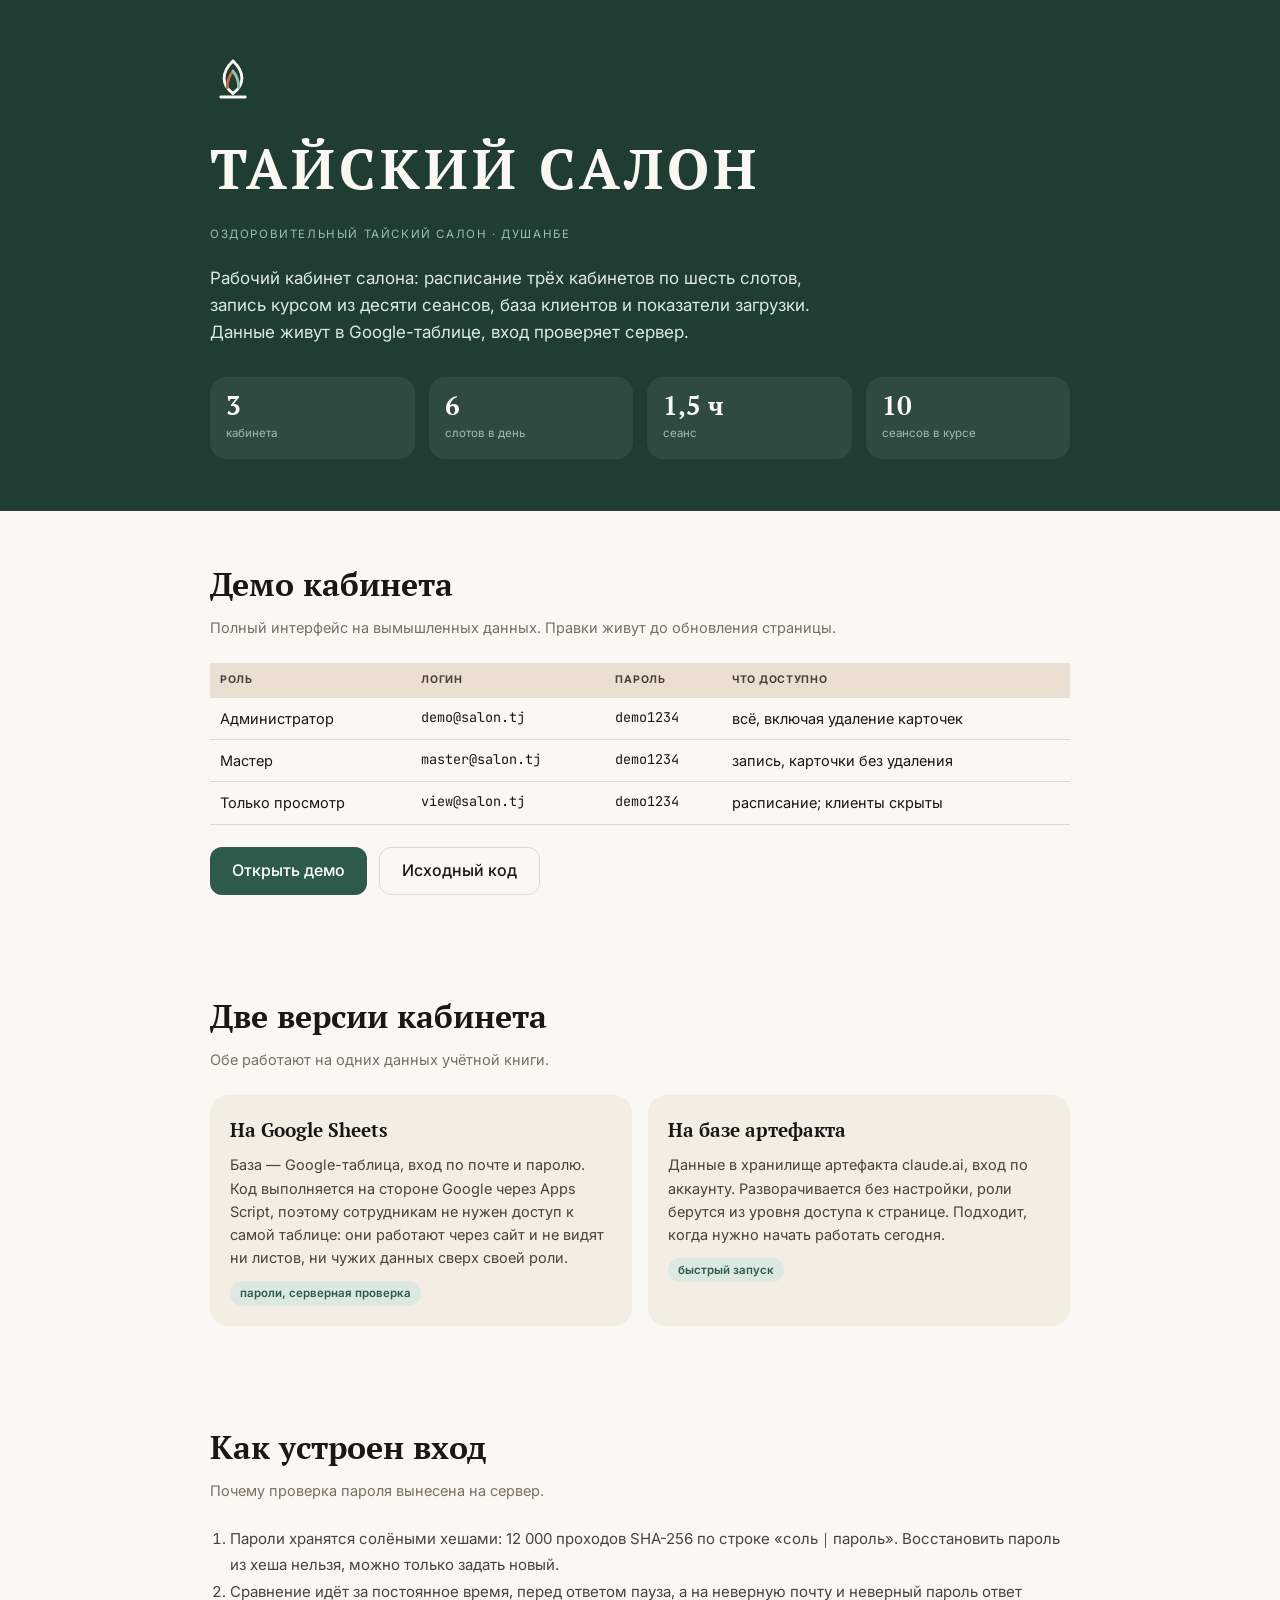
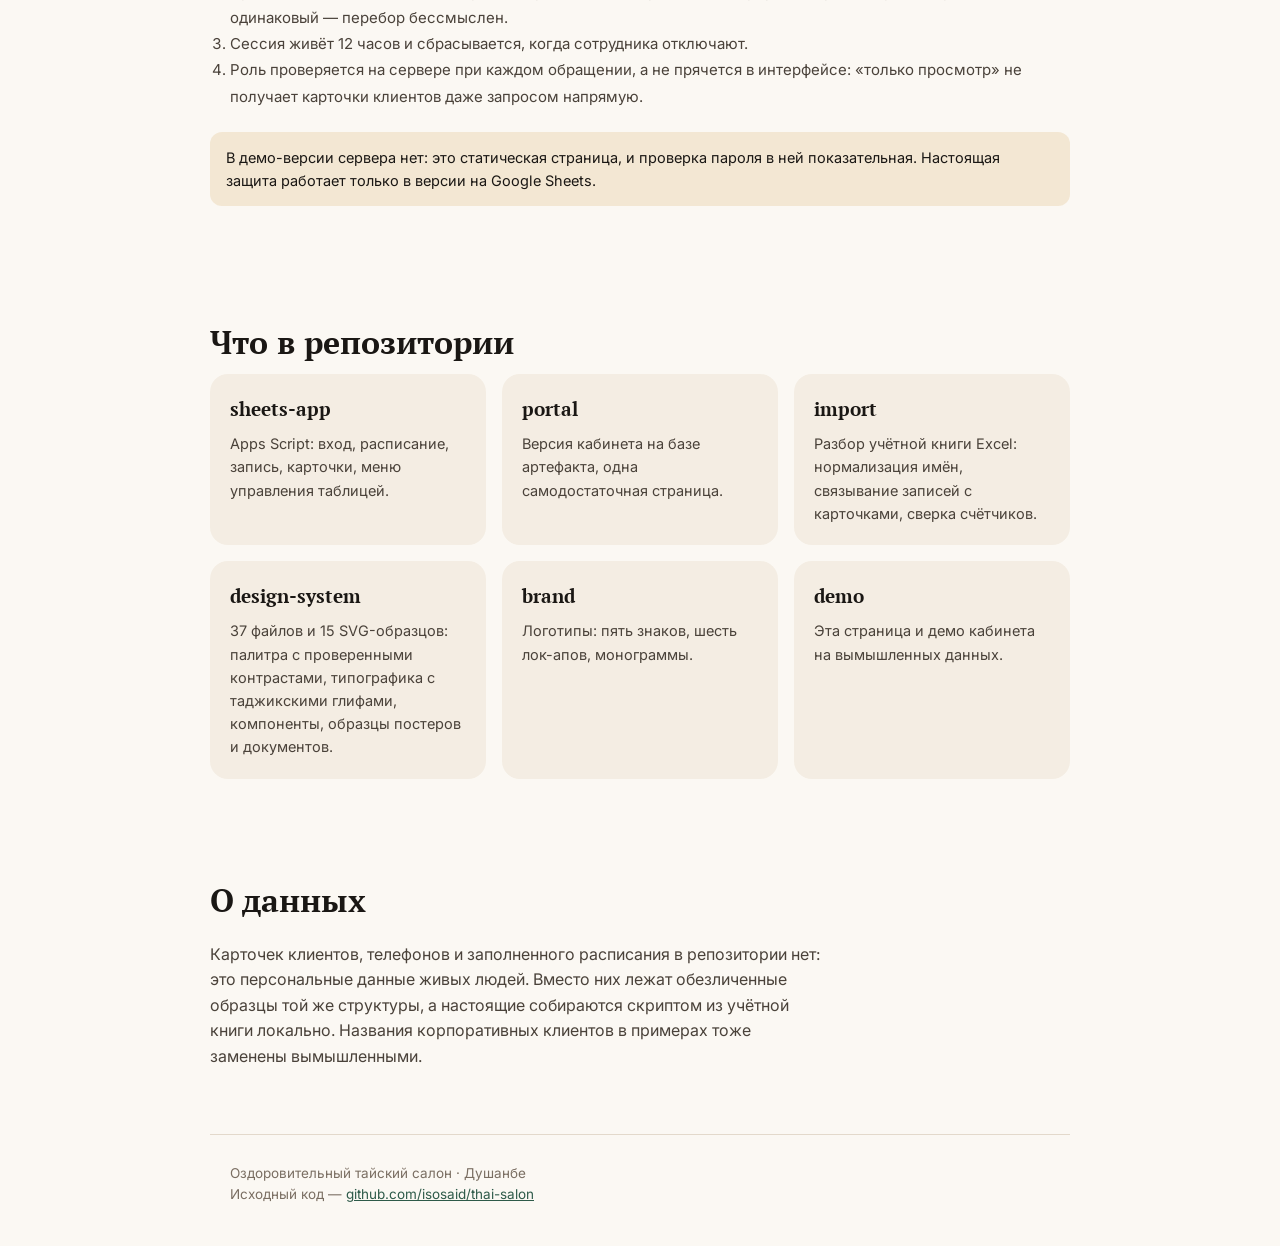
==== index.html @ 7352c59e "Страница проекта и демо кабинета для GitHub Pages В корне index.html: что за система, две версии каб" ====
<!DOCTYPE html>
<html lang="ru">
<head>
<meta charset="utf-8">
<meta name="viewport" content="width=device-width, initial-scale=1">
<title>Тайский салон · рабочий кабинет</title>
<meta name="description" content="Кабинет оздоровительного тайского салона: расписание трёх кабинетов, запись курсом, база клиентов. Данные в Google Sheets, вход по паролю.">
<link rel="preconnect" href="https://fonts.gstatic.com" crossorigin>
<link rel="stylesheet" href="https://fonts.googleapis.com/css2?family=PT+Serif:wght@700&family=Inter:wght@400;500;600&family=JetBrains+Mono:wght@400&display=swap">
<style>
:root{
  --forest-800:#1F3D32; --forest-700:#2E5A49; --forest-300:#9CBFB0; --forest-100:#DCE9E3;
  --terra-600:#B45A38; --terra-700:#9E4A2E; --terra-500:#C06B4A;
  --sand-300:#EADFD0; --sand-100:#F4EDE3; --cream:#FBF8F3; --gold:#C9922F;
  --bg:var(--cream); --surface:var(--sand-100); --inverse:var(--forest-800);
  --fg:#1A1714; --fg-2:#4A423A; --fg-muted:#7A6E62; --line:#E3D9CB;
  --action:var(--forest-700); --accent-text:var(--terra-700);
  --f-display:"PT Serif",Georgia,serif;
  --f-text:"Inter",system-ui,sans-serif;
  --f-mono:"JetBrains Mono",ui-monospace,monospace;
  color-scheme:light;
}
@media (prefers-color-scheme:dark){ :root{
  --bg:#101D18; --surface:#16281F; --inverse:#0A1510;
  --fg:#EFE7DB; --fg-2:#B3A897; --fg-muted:#8C8375; --line:#2A4035;
  --action:#4E9478; --accent-text:#E09A76; --forest-100:#1E3B2F; --sand-300:#1F3D32;
  color-scheme:dark;
}}
*{box-sizing:border-box}
html,body{margin:0}
body{background:var(--bg);color:var(--fg);font:400 16px/1.6 var(--f-text)}
h1,h2,h3{font-family:var(--f-display);font-weight:700;margin:0;text-wrap:balance}
a{color:var(--action)}
code{font-family:var(--f-mono);font-size:.92em;background:var(--surface);padding:1px 5px;border-radius:4px}
.wrap{max-width:900px;margin:0 auto;padding-inline:max(20px,env(safe-area-inset-left,0px))}
.band{background:var(--inverse);color:var(--cream)}
.band .wrap{padding-block:56px 52px}
.eyebrow{font-size:11.5px;font-weight:600;letter-spacing:.09em;text-transform:uppercase;color:var(--terra-500)}
h1{font-size:clamp(34px,6vw,56px);letter-spacing:4px;margin:14px 0 6px}
.band .sub{font-size:11.5px;letter-spacing:1.6px;text-transform:uppercase;color:var(--forest-300)}
.band p.lede{color:var(--forest-100);max-width:58ch;margin:22px 0 0;font-size:17px}
section{padding-block:48px}
section h2{font-size:clamp(24px,3.6vw,32px);margin-bottom:6px}
section .note-sub{color:var(--fg-muted);font-size:14.5px;margin:0 0 24px}
.facts{display:grid;grid-template-columns:repeat(auto-fit,minmax(150px,1fr));gap:14px;margin-top:30px}
.fact{background:rgba(255,255,255,.07);border-radius:16px;padding:14px 16px}
.fact b{display:block;font-family:var(--f-display);font-size:26px;line-height:1.1}
.fact span{font-size:11.5px;color:var(--forest-300)}
.cards{display:grid;grid-template-columns:repeat(auto-fit,minmax(250px,1fr));gap:16px}
.card{background:var(--surface);border-radius:18px;padding:20px;min-width:0}
.card h3{font-size:19px;margin-bottom:8px}
.card p{margin:0;color:var(--fg-2);font-size:14.5px}
.card .tag{display:inline-block;margin-top:12px;font-size:11.5px;font-weight:600;
  padding:3px 10px;border-radius:999px;background:var(--forest-100);color:var(--action)}
.btn{display:inline-flex;align-items:center;min-height:48px;padding:0 22px;border-radius:12px;
  background:var(--action);color:#fff;text-decoration:none;font-weight:500}
.btn.ghost{background:transparent;color:var(--fg);border:1px solid var(--line)}
.row{display:flex;gap:12px;flex-wrap:wrap;margin-top:22px}
.tbl{overflow-x:auto}
table{border-collapse:collapse;width:100%;min-width:480px;font-size:14.5px}
th{text-align:left;background:var(--sand-300);font-size:10.5px;letter-spacing:.07em;
  text-transform:uppercase;padding:9px 10px;color:var(--fg-2)}
td{padding:9px 10px;border-bottom:1px solid var(--line);vertical-align:top}
.creds{font-family:var(--f-mono);font-size:13.5px}
.warn{background:color-mix(in srgb,var(--gold) 16%,transparent);border-radius:12px;padding:14px 16px;font-size:14.5px}
footer{border-top:1px solid var(--line);padding-block:28px 40px;color:var(--fg-muted);font-size:13.5px}
ol{padding-left:20px;color:var(--fg-2);font-size:15px;line-height:1.75}
</style>
</head>
<body>

<div class="band">
  <div class="wrap">
    <svg width="46" height="46" viewBox="0 0 64 64" aria-hidden="true">
      <g fill="none" stroke-linecap="round" stroke-width="4">
        <path d="M32 52C16 41 15 23 32 7" stroke="#FBF8F3"/>
        <path d="M32 52C48 41 49 23 32 7" stroke="#FBF8F3"/>
        <path d="M24 44C24 34 27 27 32 21" stroke="#C06B4A"/>
        <path d="M40 44C40 34 37 27 32 21" stroke="#9CBFB0"/>
        <path d="M15 57h34" stroke="#FBF8F3"/>
      </g>
    </svg>
    <h1>ТАЙСКИЙ САЛОН</h1>
    <p class="sub">Оздоровительный тайский салон · Душанбе</p>
    <p class="lede">
      Рабочий кабинет салона: расписание трёх кабинетов по шесть слотов, запись курсом
      из десяти сеансов, база клиентов и показатели загрузки. Данные живут в Google-таблице,
      вход проверяет сервер.
    </p>
    <div class="facts">
      <div class="fact"><b>3</b><span>кабинета</span></div>
      <div class="fact"><b>6</b><span>слотов в день</span></div>
      <div class="fact"><b>1,5 ч</b><span>сеанс</span></div>
      <div class="fact"><b>10</b><span>сеансов в курсе</span></div>
    </div>
  </div>
</div>

<div class="wrap">

<section>
  <h2>Демо кабинета</h2>
  <p class="note-sub">Полный интерфейс на вымышленных данных. Правки живут до обновления страницы.</p>
  <div class="tbl"><table>
    <thead><tr><th>Роль</th><th>Логин</th><th>Пароль</th><th>Что доступно</th></tr></thead>
    <tbody>
      <tr><td>Администратор</td><td class="creds">demo@salon.tj</td><td class="creds">demo1234</td>
          <td>всё, включая удаление карточек</td></tr>
      <tr><td>Мастер</td><td class="creds">master@salon.tj</td><td class="creds">demo1234</td>
          <td>запись, карточки без удаления</td></tr>
      <tr><td>Только просмотр</td><td class="creds">view@salon.tj</td><td class="creds">demo1234</td>
          <td>расписание; клиенты скрыты</td></tr>
    </tbody>
  </table></div>
  <div class="row">
    <a class="btn" href="demo/">Открыть демо</a>
    <a class="btn ghost" href="https://github.com/isosaid/thai-salon">Исходный код</a>
  </div>
</section>

<section>
  <h2>Две версии кабинета</h2>
  <p class="note-sub">Обе работают на одних данных учётной книги.</p>
  <div class="cards">
    <div class="card">
      <h3>На Google Sheets</h3>
      <p>База — Google-таблица, вход по почте и паролю. Код выполняется на стороне Google
         через Apps Script, поэтому сотрудникам не нужен доступ к самой таблице:
         они работают через сайт и не видят ни листов, ни чужих данных сверх своей роли.</p>
      <span class="tag">пароли, серверная проверка</span>
    </div>
    <div class="card">
      <h3>На базе артефакта</h3>
      <p>Данные в хранилище артефакта claude.ai, вход по аккаунту. Разворачивается без
         настройки, роли берутся из уровня доступа к странице. Подходит, когда нужно
         начать работать сегодня.</p>
      <span class="tag">быстрый запуск</span>
    </div>
  </div>
</section>

<section>
  <h2>Как устроен вход</h2>
  <p class="note-sub">Почему проверка пароля вынесена на сервер.</p>
  <ol>
    <li>Пароли хранятся солёными хешами: 12 000 проходов SHA-256 по строке «соль｜пароль».
        Восстановить пароль из хеша нельзя, можно только задать новый.</li>
    <li>Сравнение идёт за постоянное время, перед ответом пауза, а на неверную почту
        и неверный пароль ответ одинаковый — перебор бессмыслен.</li>
    <li>Сессия живёт 12 часов и сбрасывается, когда сотрудника отключают.</li>
    <li>Роль проверяется на сервере при каждом обращении, а не прячется в интерфейсе:
        «только просмотр» не получает карточки клиентов даже запросом напрямую.</li>
  </ol>
  <p class="warn" style="margin-top:22px">
    В демо-версии сервера нет: это статическая страница, и проверка пароля в ней
    показательная. Настоящая защита работает только в версии на Google Sheets.
  </p>
</section>

<section>
  <h2>Что в репозитории</h2>
  <div class="cards">
    <div class="card"><h3>sheets-app</h3>
      <p>Apps Script: вход, расписание, запись, карточки, меню управления таблицей.</p></div>
    <div class="card"><h3>portal</h3>
      <p>Версия кабинета на базе артефакта, одна самодостаточная страница.</p></div>
    <div class="card"><h3>import</h3>
      <p>Разбор учётной книги Excel: нормализация имён, связывание записей с карточками,
         сверка счётчиков.</p></div>
    <div class="card"><h3>design-system</h3>
      <p>37 файлов и 15 SVG-образцов: палитра с проверенными контрастами, типографика
         с таджикскими глифами, компоненты, образцы постеров и документов.</p></div>
    <div class="card"><h3>brand</h3>
      <p>Логотипы: пять знаков, шесть лок-апов, монограммы.</p></div>
    <div class="card"><h3>demo</h3>
      <p>Эта страница и демо кабинета на вымышленных данных.</p></div>
  </div>
</section>

<section>
  <h2>О данных</h2>
  <p style="max-width:62ch;color:var(--fg-2)">
    Карточек клиентов, телефонов и заполненного расписания в репозитории нет: это
    персональные данные живых людей. Вместо них лежат обезличенные образцы той же
    структуры, а настоящие собираются скриптом из учётной книги локально.
    Названия корпоративных клиентов в примерах тоже заменены вымышленными.
  </p>
</section>

<footer class="wrap">
  Оздоровительный тайский салон · Душанбе<br>
  Исходный код — <a href="https://github.com/isosaid/thai-salon">github.com/isosaid/thai-salon</a>
</footer>

</div>
</body>
</html>
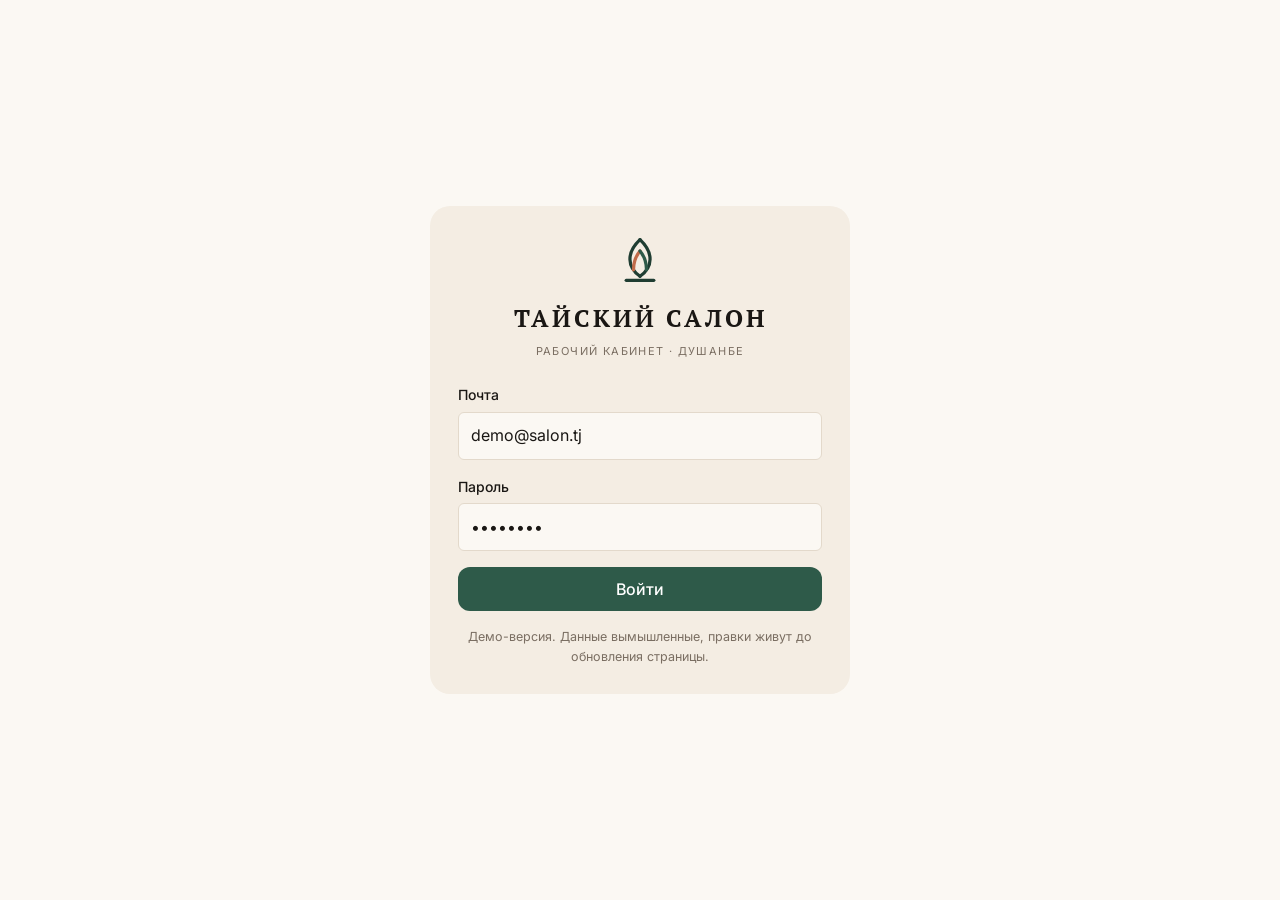
==== commit a6e57560: "Add files via upload" ====
--- a/index.html
+++ b/index.html
@@ -1,197 +1,976 @@
 <!DOCTYPE html>
 <html lang="ru">
 <head>
+<base target="_top">
 <meta charset="utf-8">
-<meta name="viewport" content="width=device-width, initial-scale=1">
-<title>Тайский салон · рабочий кабинет</title>
-<meta name="description" content="Кабинет оздоровительного тайского салона: расписание трёх кабинетов, запись курсом, база клиентов. Данные в Google Sheets, вход по паролю.">
+<title>Тайский салон · демо кабинета</title>
 <link rel="preconnect" href="https://fonts.gstatic.com" crossorigin>
-<link rel="stylesheet" href="https://fonts.googleapis.com/css2?family=PT+Serif:wght@700&family=Inter:wght@400;500;600&family=JetBrains+Mono:wght@400&display=swap">
+<link rel="stylesheet" href="https://fonts.googleapis.com/css2?family=PT+Serif:wght@700&family=Inter:wght@400;500;600&family=JetBrains+Mono:wght@400;500&display=swap">
 <style>
 :root{
-  --forest-800:#1F3D32; --forest-700:#2E5A49; --forest-300:#9CBFB0; --forest-100:#DCE9E3;
-  --terra-600:#B45A38; --terra-700:#9E4A2E; --terra-500:#C06B4A;
-  --sand-300:#EADFD0; --sand-100:#F4EDE3; --cream:#FBF8F3; --gold:#C9922F;
-  --bg:var(--cream); --surface:var(--sand-100); --inverse:var(--forest-800);
-  --fg:#1A1714; --fg-2:#4A423A; --fg-muted:#7A6E62; --line:#E3D9CB;
-  --action:var(--forest-700); --accent-text:var(--terra-700);
+  --forest-900:#14271F; --forest-800:#1F3D32; --forest-700:#2E5A49; --forest-600:#3F7A62;
+  --forest-300:#9CBFB0; --forest-100:#DCE9E3;
+  --terra-700:#9E4A2E; --terra-600:#B45A38; --terra-500:#C06B4A;
+  --sand-500:#D8C4A8; --sand-300:#EADFD0; --sand-100:#F4EDE3; --cream:#FBF8F3;
+  --gold-600:#C9922F; --danger-600:#A33A2C; --info-600:#3C6E8F;
+  --bg:var(--cream); --surface:var(--sand-100); --surface-2:var(--sand-300);
+  --inverse:var(--forest-800);
+  --fg:#1A1714; --fg-2:#4A423A; --fg-muted:#7A6E62; --fg-on-inverse:var(--cream);
+  --line:#E3D9CB;
+  --action:var(--forest-700); --action-hover:var(--forest-800);
+  --accent:var(--terra-600); --accent-hover:var(--terra-700); --accent-text:var(--terra-700);
+  --ok:var(--forest-600); --warn:var(--gold-600); --bad:var(--danger-600); --info:var(--info-600);
+  --slot-free:var(--forest-100);
+  --chart-seq:#378C5B; --chart-2:#C9922F;
   --f-display:"PT Serif",Georgia,serif;
-  --f-text:"Inter",system-ui,sans-serif;
+  --f-text:"Inter","PT Sans",system-ui,sans-serif;
   --f-mono:"JetBrains Mono",ui-monospace,monospace;
+  --r-sm:6px; --r-md:12px; --r-lg:20px; --r-pill:999px;
   color-scheme:light;
 }
 @media (prefers-color-scheme:dark){ :root{
-  --bg:#101D18; --surface:#16281F; --inverse:#0A1510;
+  --bg:#101D18; --surface:#16281F; --surface-2:#1F3D32; --inverse:#0A1510;
   --fg:#EFE7DB; --fg-2:#B3A897; --fg-muted:#8C8375; --line:#2A4035;
-  --action:#4E9478; --accent-text:#E09A76; --forest-100:#1E3B2F; --sand-300:#1F3D32;
+  --action:#4E9478; --action-hover:#5CA587; --accent:#D47B55; --accent-hover:#E08C66;
+  --accent-text:#E09A76; --ok:#4E9478; --warn:#DCAE4F; --bad:#D4705E; --info:#6AA6E0;
+  --slot-free:#1E3B2F; --chart-seq:#3F9D76; --chart-2:#B18D2A;
   color-scheme:dark;
 }}
 *{box-sizing:border-box}
+/* Атрибут hidden должен побеждать любые display у блоков: без !important
+   экран входа и скрытые вкладки остаются видимыми. */
+[hidden]{display:none!important}
 html,body{margin:0}
-body{background:var(--bg);color:var(--fg);font:400 16px/1.6 var(--f-text)}
+body{background:var(--bg);color:var(--fg);font:400 16px/1.55 var(--f-text)}
 h1,h2,h3{font-family:var(--f-display);font-weight:700;margin:0;text-wrap:balance}
-a{color:var(--action)}
-code{font-family:var(--f-mono);font-size:.92em;background:var(--surface);padding:1px 5px;border-radius:4px}
-.wrap{max-width:900px;margin:0 auto;padding-inline:max(20px,env(safe-area-inset-left,0px))}
-.band{background:var(--inverse);color:var(--cream)}
-.band .wrap{padding-block:56px 52px}
-.eyebrow{font-size:11.5px;font-weight:600;letter-spacing:.09em;text-transform:uppercase;color:var(--terra-500)}
-h1{font-size:clamp(34px,6vw,56px);letter-spacing:4px;margin:14px 0 6px}
-.band .sub{font-size:11.5px;letter-spacing:1.6px;text-transform:uppercase;color:var(--forest-300)}
-.band p.lede{color:var(--forest-100);max-width:58ch;margin:22px 0 0;font-size:17px}
-section{padding-block:48px}
-section h2{font-size:clamp(24px,3.6vw,32px);margin-bottom:6px}
-section .note-sub{color:var(--fg-muted);font-size:14.5px;margin:0 0 24px}
-.facts{display:grid;grid-template-columns:repeat(auto-fit,minmax(150px,1fr));gap:14px;margin-top:30px}
-.fact{background:rgba(255,255,255,.07);border-radius:16px;padding:14px 16px}
-.fact b{display:block;font-family:var(--f-display);font-size:26px;line-height:1.1}
-.fact span{font-size:11.5px;color:var(--forest-300)}
-.cards{display:grid;grid-template-columns:repeat(auto-fit,minmax(250px,1fr));gap:16px}
-.card{background:var(--surface);border-radius:18px;padding:20px;min-width:0}
-.card h3{font-size:19px;margin-bottom:8px}
-.card p{margin:0;color:var(--fg-2);font-size:14.5px}
-.card .tag{display:inline-block;margin-top:12px;font-size:11.5px;font-weight:600;
-  padding:3px 10px;border-radius:999px;background:var(--forest-100);color:var(--action)}
-.btn{display:inline-flex;align-items:center;min-height:48px;padding:0 22px;border-radius:12px;
-  background:var(--action);color:#fff;text-decoration:none;font-weight:500}
-.btn.ghost{background:transparent;color:var(--fg);border:1px solid var(--line)}
-.row{display:flex;gap:12px;flex-wrap:wrap;margin-top:22px}
-.tbl{overflow-x:auto}
-table{border-collapse:collapse;width:100%;min-width:480px;font-size:14.5px}
-th{text-align:left;background:var(--sand-300);font-size:10.5px;letter-spacing:.07em;
-  text-transform:uppercase;padding:9px 10px;color:var(--fg-2)}
-td{padding:9px 10px;border-bottom:1px solid var(--line);vertical-align:top}
-.creds{font-family:var(--f-mono);font-size:13.5px}
-.warn{background:color-mix(in srgb,var(--gold) 16%,transparent);border-radius:12px;padding:14px 16px;font-size:14.5px}
-footer{border-top:1px solid var(--line);padding-block:28px 40px;color:var(--fg-muted);font-size:13.5px}
-ol{padding-left:20px;color:var(--fg-2);font-size:15px;line-height:1.75}
+button,input,select{font:inherit;color:inherit}
+:focus-visible{outline:2px solid var(--action);outline-offset:2px;border-radius:var(--r-sm)}
+.tnum{font-variant-numeric:tabular-nums}
+.sr{position:absolute;width:1px;height:1px;overflow:hidden;clip-path:inset(50%)}
+
+/* вход */
+.login-wrap{min-height:100vh;display:grid;place-items:center;padding:24px 16px}
+.login{width:100%;max-width:420px;background:var(--surface);border-radius:var(--r-lg);padding:28px}
+.login .mark{display:flex;justify-content:center;margin-bottom:14px}
+.login h1{font-size:24px;text-align:center;letter-spacing:3px}
+.login .sub{text-align:center;font-size:11px;letter-spacing:1.4px;text-transform:uppercase;
+  color:var(--fg-muted);margin:6px 0 24px}
+.login .row{display:flex;flex-direction:column;gap:16px}
+
+/* шапка */
+.top{position:sticky;top:0;z-index:30;background:var(--inverse);color:var(--fg-on-inverse)}
+.top-in{max-width:1180px;margin:0 auto;padding:12px 16px;display:flex;align-items:center;gap:14px;flex-wrap:wrap}
+.brand{display:flex;align-items:center;gap:10px;min-width:0}
+.brand h1{font-size:18px;letter-spacing:2px;color:var(--fg-on-inverse);white-space:nowrap}
+.brand small{display:block;font-family:var(--f-text);font-size:10px;letter-spacing:1px;
+  color:var(--forest-300);text-transform:uppercase}
+.who{margin-left:auto;display:flex;align-items:center;gap:10px;font-size:13px;color:var(--forest-300);flex-wrap:wrap}
+.role{padding:3px 10px;border-radius:var(--r-pill);background:rgba(255,255,255,.12);
+  color:var(--fg-on-inverse);font-weight:600;font-size:11.5px;white-space:nowrap}
+nav{background:var(--inverse);border-top:1px solid rgba(255,255,255,.08)}
+.nav-in{max-width:1180px;margin:0 auto;display:flex;gap:2px;overflow-x:auto;padding:0 16px}
+.nav-in button{background:none;border:0;padding:11px 14px;color:var(--forest-300);cursor:pointer;
+  font-size:14px;font-weight:500;border-bottom:2px solid transparent;white-space:nowrap}
+.nav-in button[aria-selected="true"]{color:var(--fg-on-inverse);border-bottom-color:var(--accent)}
+
+.wrap{max-width:1180px;margin:0 auto;padding:22px 16px 64px}
+.eyebrow{font-size:11.5px;font-weight:600;letter-spacing:.08em;text-transform:uppercase;color:var(--accent-text)}
+.muted{color:var(--fg-muted)}
+.lede{color:var(--fg-2);max-width:62ch}
+.sec-head{display:flex;align-items:baseline;gap:12px;flex-wrap:wrap;margin-bottom:14px}
+.sec-head h2{font-size:26px}
+.row-f{display:flex;gap:10px;flex-wrap:wrap;align-items:center}
+.stack{display:flex;flex-direction:column;gap:22px}
+
+.tiles{display:grid;grid-template-columns:repeat(auto-fit,minmax(170px,1fr));gap:12px;margin-bottom:22px}
+.tile{background:var(--surface);border-radius:var(--r-lg);padding:16px 18px;min-width:0}
+.tile .k{font-size:10.5px;font-weight:600;letter-spacing:.09em;text-transform:uppercase;color:var(--accent-text)}
+.tile .v{font-family:var(--f-display);font-size:30px;line-height:1.1;margin-top:8px}
+.tile .s{font-size:11.5px;color:var(--fg-muted);margin-top:4px}
+.card{background:var(--surface);border-radius:var(--r-lg);padding:18px;min-width:0}
+.panel{border:1px solid var(--line);border-radius:var(--r-lg);padding:18px;background:var(--bg);min-width:0}
+
+.btn{display:inline-flex;align-items:center;justify-content:center;gap:8px;min-height:44px;
+  padding:0 20px;border-radius:var(--r-md);border:1px solid transparent;cursor:pointer;font-weight:500}
+.btn-primary{background:var(--action);color:#fff}
+.btn-primary:hover:not(:disabled){background:var(--action-hover)}
+.btn-accent{background:var(--accent);color:#fff}
+.btn-accent:hover:not(:disabled){background:var(--accent-hover)}
+.btn-ghost{background:transparent;border-color:var(--line)}
+.btn-ghost:hover:not(:disabled){background:var(--surface)}
+.btn:disabled{opacity:.45;cursor:not-allowed}
+.btn-sm{min-height:36px;padding:0 14px;font-size:14px}
+.btn-block{width:100%}
+
+.field{display:flex;flex-direction:column;gap:6px;min-width:0}
+.field label{font-size:14px;font-weight:500}
+.field .hint{font-size:12px;color:var(--fg-muted)}
+.field input,.field select{min-height:48px;padding:0 12px;background:var(--bg);
+  border:1px solid var(--line);border-radius:var(--r-sm);width:100%}
+.field.err input{border-color:var(--bad);border-width:1.5px}
+.field .msg{font-size:12px;color:var(--bad)}
+.form-grid{display:grid;grid-template-columns:repeat(auto-fit,minmax(220px,1fr));gap:14px}
+
+.grid-scroll{overflow-x:auto;padding-bottom:4px}
+.grid{display:grid;grid-template-columns:72px repeat(3,minmax(140px,1fr));gap:8px;min-width:560px}
+.gh{font-size:11.5px;font-weight:600;letter-spacing:.07em;text-transform:uppercase;color:var(--fg-muted);padding:4px 2px;align-self:end}
+.gt{font-family:var(--f-mono);font-size:14px;color:var(--fg-2);align-self:center}
+.cell{border-radius:var(--r-md);border:1px solid var(--line);background:var(--bg);
+  padding:9px 11px;min-height:62px;text-align:left;width:100%;cursor:pointer;display:block}
+.cell.free{background:var(--slot-free);border-color:transparent}
+.cell.free .nm{color:var(--ok);font-weight:600}
+.cell.booked{background:var(--surface);border-color:transparent}
+.cell.closed{background:var(--surface);border-style:dashed;cursor:not-allowed;opacity:.7}
+.cell .nm{font-size:13.5px;font-weight:500;word-break:break-word}
+.cell .st{font-size:11px;margin-top:3px}
+
+.tbl-scroll{overflow-x:auto}
+table{border-collapse:collapse;width:100%;min-width:620px}
+th{background:var(--surface-2);font-size:10.5px;font-weight:600;letter-spacing:.07em;
+  text-transform:uppercase;color:var(--fg-2);text-align:left;padding:9px 10px}
+td{padding:9px 10px;border-bottom:1px solid var(--line);font-size:14px;vertical-align:top}
+tbody tr:nth-child(even){background:var(--surface)}
+td.num{text-align:right;font-variant-numeric:tabular-nums;font-family:var(--f-mono);font-size:13px}
+
+.mtbl{min-width:1100px;font-size:12px}
+.mtbl th,.mtbl td{border-bottom:1px solid var(--line);border-right:1px solid var(--line);
+  padding:5px 6px;white-space:nowrap;text-align:center}
+.mtbl th{font-size:9.5px;line-height:1.3}
+.mtbl td.d,.mtbl th.d{position:sticky;left:0;background:var(--bg);text-align:left;font-family:var(--f-mono);font-size:11.5px}
+.mtbl tbody tr:nth-child(even) td.d{background:var(--surface)}
+.mtbl td.b{background:color-mix(in srgb,var(--chart-seq) 18%,transparent);font-weight:500;
+  max-width:92px;overflow:hidden;text-overflow:ellipsis}
+.mtbl td.f{color:var(--sand-500)}
+.mtbl tr.off td{background:var(--surface);color:var(--fg-muted);font-style:italic}
+.mtbl tfoot td{background:var(--surface-2);font-weight:600;font-size:11px}
+
+.badge{display:inline-flex;align-items:center;padding:2px 9px;border-radius:var(--r-pill);
+  font-size:11.5px;font-weight:600;white-space:nowrap}
+.b-corporate{background:color-mix(in srgb,var(--action) 16%,transparent);color:var(--action)}
+.b-private{background:color-mix(in srgb,var(--accent) 16%,transparent);color:var(--accent-text)}
+.b-certificate{background:color-mix(in srgb,var(--warn) 22%,transparent);color:var(--fg)}
+.b-child{background:color-mix(in srgb,var(--info) 16%,transparent);color:var(--info)}
+.b-bad{background:color-mix(in srgb,var(--bad) 14%,transparent);color:var(--bad)}
+.chips{display:flex;gap:7px;flex-wrap:wrap;margin-bottom:12px}
+.chip{padding:6px 13px;border-radius:var(--r-pill);border:1px solid var(--line);background:var(--bg);cursor:pointer;font-size:13.5px}
+.chip[aria-pressed="true"]{background:var(--action);border-color:var(--action);color:#fff}
+
+.bars{display:flex;flex-direction:column;gap:9px}
+.bar-row{display:grid;grid-template-columns:58px 1fr 68px;align-items:center;gap:10px;font-size:13.5px}
+.bar-row .lab{font-family:var(--f-mono);color:var(--fg-2)}
+.bar-track{height:18px;border-radius:4px;background:var(--surface);overflow:hidden}
+.bar-fill{height:100%;border-radius:4px;background:var(--chart-seq)}
+.bar-fill.low{background:var(--chart-2)}
+.bar-row .val{text-align:right;font-weight:600;font-size:13px;font-variant-numeric:tabular-nums}
+
+.note{border-radius:var(--r-md);padding:12px 14px;font-size:14px}
+.note-info{background:color-mix(in srgb,var(--info) 10%,transparent)}
+.note-warn{background:color-mix(in srgb,var(--warn) 16%,transparent)}
+.note-bad{background:color-mix(in srgb,var(--bad) 10%,transparent)}
+.toast{position:fixed;left:50%;transform:translateX(-50%);bottom:20px;background:var(--inverse);
+  color:var(--fg-on-inverse);padding:12px 20px;border-radius:var(--r-pill);z-index:50;font-size:14px;
+  max-width:min(92vw,520px);text-align:center;box-shadow:0 8px 24px rgba(26,23,20,.2)}
+.two-col{display:grid;grid-template-columns:1fr 1fr;gap:22px}
+@media (max-width:860px){.two-col{grid-template-columns:1fr}}
+@media (prefers-reduced-motion:reduce){*{animation-duration:.01ms!important;transition-duration:.01ms!important}}
 </style>
 </head>
 <body>
 
-<div class="band">
-  <div class="wrap">
-    <svg width="46" height="46" viewBox="0 0 64 64" aria-hidden="true">
-      <g fill="none" stroke-linecap="round" stroke-width="4">
-        <path d="M32 52C16 41 15 23 32 7" stroke="#FBF8F3"/>
-        <path d="M32 52C48 41 49 23 32 7" stroke="#FBF8F3"/>
-        <path d="M24 44C24 34 27 27 32 21" stroke="#C06B4A"/>
-        <path d="M40 44C40 34 37 27 32 21" stroke="#9CBFB0"/>
-        <path d="M15 57h34" stroke="#FBF8F3"/>
-      </g>
-    </svg>
+<!-- ─── Экран входа ─── -->
+<div id="screen-login" class="login-wrap">
+  <form class="login" id="login-form" novalidate>
+    <div class="mark">
+      <svg width="52" height="52" viewBox="0 0 64 64" aria-hidden="true">
+        <g fill="none" stroke-linecap="round" stroke-width="4">
+          <path d="M32 52C16 41 15 23 32 7" stroke="#1F3D32"/>
+          <path d="M32 52C48 41 49 23 32 7" stroke="#1F3D32"/>
+          <path d="M24 44C24 34 27 27 32 21" stroke="#C06B4A"/>
+          <path d="M40 44C40 34 37 27 32 21" stroke="#2E5A49"/>
+          <path d="M15 57h34" stroke="#1F3D32"/>
+        </g>
+      </svg>
+    </div>
     <h1>ТАЙСКИЙ САЛОН</h1>
-    <p class="sub">Оздоровительный тайский салон · Душанбе</p>
-    <p class="lede">
-      Рабочий кабинет салона: расписание трёх кабинетов по шесть слотов, запись курсом
-      из десяти сеансов, база клиентов и показатели загрузки. Данные живут в Google-таблице,
-      вход проверяет сервер.
-    </p>
-    <div class="facts">
-      <div class="fact"><b>3</b><span>кабинета</span></div>
-      <div class="fact"><b>6</b><span>слотов в день</span></div>
-      <div class="fact"><b>1,5 ч</b><span>сеанс</span></div>
-      <div class="fact"><b>10</b><span>сеансов в курсе</span></div>
+    <p class="sub">Рабочий кабинет · Душанбе</p>
+    <div class="row">
+      <div class="field">
+        <label for="li-email">Почта</label>
+        <input id="li-email" type="email" autocomplete="username" inputmode="email" value="demo@salon.tj" required>
+      </div>
+      <div class="field">
+        <label for="li-pass">Пароль</label>
+        <input id="li-pass" type="password" autocomplete="current-password" value="demo1234" required>
+      </div>
+      <div id="li-msg" class="note note-bad" hidden></div>
+      <button type="submit" class="btn btn-primary btn-block" id="li-btn">Войти</button>
+      <p class="muted" style="font-size:12.5px;margin:0;text-align:center">
+        Демо-версия. Данные вымышленные, правки живут до обновления страницы.
+      </p>
+    </div>
+  </form>
+</div>
+
+<!-- ─── Кабинет ─── -->
+<div id="screen-app" hidden>
+<header class="top">
+  <div class="top-in">
+    <div class="brand">
+      <svg width="32" height="32" viewBox="0 0 64 64" aria-hidden="true" style="flex:none">
+        <g fill="none" stroke-linecap="round" stroke-width="4">
+          <path d="M32 52C16 41 15 23 32 7" stroke="#FBF8F3"/>
+          <path d="M32 52C48 41 49 23 32 7" stroke="#FBF8F3"/>
+          <path d="M24 44C24 34 27 27 32 21" stroke="#C06B4A"/>
+          <path d="M40 44C40 34 37 27 32 21" stroke="#9CBFB0"/>
+          <path d="M15 57h34" stroke="#FBF8F3"/>
+        </g>
+      </svg>
+      <div><h1>ТАЙСКИЙ САЛОН</h1><small>Демо · данные вымышленные</small></div>
+    </div>
+    <div class="who">
+      <span id="who-name"></span>
+      <span id="who-role" class="role"></span>
+      <button class="btn btn-ghost btn-sm" id="btn-pass" style="color:var(--fg-on-inverse);border-color:rgba(255,255,255,.3)">Сменить пароль</button>
+      <button class="btn btn-ghost btn-sm" id="btn-out" style="color:var(--fg-on-inverse);border-color:rgba(255,255,255,.3)">Выйти</button>
     </div>
   </div>
+  <nav><div class="nav-in" role="tablist">
+    <button role="tab" data-tab="schedule" aria-selected="true">Расписание</button>
+    <button role="tab" data-tab="month" aria-selected="false">График месяца</button>
+    <button role="tab" data-tab="booking" aria-selected="false">Запись</button>
+    <button role="tab" data-tab="clients" aria-selected="false">Клиенты</button>
+    <button role="tab" data-tab="load" aria-selected="false">Загрузка</button>
+  </div></nav>
+</header>
+
+<main class="wrap">
+  <div id="pass-box"></div>
+
+  <section id="tab-schedule" class="stack"><div>
+    <div class="sec-head"><h2>Расписание дня</h2><span id="day-occ" class="muted tnum"></span></div>
+    <div class="row-f" style="margin-bottom:16px">
+      <button class="btn btn-ghost btn-sm" id="d-prev">‹ Назад</button>
+      <button class="btn btn-ghost btn-sm" id="d-today">Сегодня</button>
+      <button class="btn btn-ghost btn-sm" id="d-next">Вперёд ›</button>
+      <div class="field" style="max-width:190px"><label class="sr" for="d-pick">Дата</label>
+        <input type="date" id="d-pick"></div>
+      <div style="font-family:var(--f-display);font-size:22px" id="d-label"></div>
+    </div>
+    <div id="day-note"></div>
+    <div class="grid-scroll"><div class="grid" id="grid"></div></div>
+    <p class="muted" style="font-size:13px;margin-top:12px">
+      Свободный слот открывает запись, занятый — карточку сеанса.</p>
+  </div></section>
+
+  <section id="tab-month" hidden class="stack"><div>
+    <div class="sec-head"><h2>График месяца</h2><span id="mo-sum" class="muted tnum"></span></div>
+    <div class="field" style="max-width:210px;margin-bottom:12px">
+      <label for="mo-pick">Месяц</label><select id="mo-pick"></select></div>
+    <div class="tbl-scroll"><table class="mtbl" id="mo-tbl"></table></div>
+    <p class="muted" style="font-size:13px;margin-top:12px">Клик по строке открывает день в расписании.</p>
+  </div></section>
+
+  <section id="tab-booking" hidden class="stack"><div>
+    <div class="sec-head"><h2>Новая запись</h2></div>
+    <p class="lede" style="margin:0 0 18px">Курс — десять сеансов в одно время.
+      Воскресенья пропускаются, занятые дни показываются до записи.</p>
+    <form id="bk-form" class="panel stack" novalidate>
+      <div class="form-grid">
+        <div class="field"><label for="bk-name">Клиент — обязательно</label>
+          <input id="bk-name" list="bk-clients" autocomplete="off">
+          <datalist id="bk-clients"></datalist><span class="msg" hidden></span></div>
+        <div class="field"><label for="bk-tel">Телефон — обязательно</label>
+          <input id="bk-tel" inputmode="tel" placeholder="+992 ___ __ __ __">
+          <span class="msg" hidden></span></div>
+        <div class="field"><label for="bk-prog">Программа</label><select id="bk-prog"></select></div>
+        <div class="field"><label for="bk-room">Кабинет</label><select id="bk-room"></select></div>
+        <div class="field"><label for="bk-date">Дата первого сеанса</label>
+          <input type="date" id="bk-date"><span class="msg" hidden></span></div>
+        <div class="field"><label for="bk-slot">Время</label><select id="bk-slot"></select></div>
+        <div class="field"><label for="bk-kind">Объём</label><select id="bk-kind">
+          <option value="course">Курс 10 сеансов</option>
+          <option value="single">Один сеанс</option></select></div>
+      </div>
+      <div id="bk-preview" class="note note-info" hidden></div>
+      <div class="row-f">
+        <button type="submit" class="btn btn-accent" id="bk-submit">Записать</button>
+        <button type="button" class="btn btn-ghost" id="bk-check">Проверить занятость</button>
+      </div>
+    </form>
+  </div></section>
+
+  <section id="tab-clients" hidden class="stack"><div>
+    <div class="sec-head"><h2>База клиентов</h2><span id="cl-count" class="muted tnum"></span></div>
+    <div class="chips" id="cl-chips"></div>
+    <div class="row-f" style="margin-bottom:14px;align-items:flex-end">
+      <div class="field" style="max-width:340px"><label for="cl-q">Поиск по фамилии или телефону</label>
+        <input id="cl-q" type="search" autocomplete="off"></div>
+      <button class="btn btn-primary" id="cl-add">Добавить клиента</button>
+    </div>
+    <div id="cl-edit"></div>
+    <div id="cl-note"></div>
+    <div class="tbl-scroll"><table>
+      <thead><tr><th>ФИО</th><th>Группа</th><th>Нам</th><th>Ели</th><th>НОЙ</th>
+        <th>Итого</th><th>Курс</th><th>Телефон</th><th></th></tr></thead>
+      <tbody id="cl-body"></tbody></table></div>
+  </div></section>
+
+  <section id="tab-load" hidden class="stack"><div>
+    <div class="sec-head"><h2>Загрузка салона</h2><span id="ld-period" class="muted"></span></div>
+    <div class="tiles" id="ld-tiles"></div>
+    <div class="two-col">
+      <div class="card"><h3 style="font-size:17px;font-family:var(--f-text);font-weight:600">Заполняемость по слотам</h3>
+        <p class="muted" style="font-size:12.5px;margin:4px 0 14px">процент от ёмкости слота</p>
+        <div class="bars" id="ld-slots"></div></div>
+      <div class="card"><h3 style="font-size:17px;font-family:var(--f-text);font-weight:600">Загрузка кабинетов</h3>
+        <p class="muted" style="font-size:12.5px;margin:4px 0 14px">процент от ёмкости кабинета</p>
+        <div class="bars" id="ld-rooms"></div>
+        <p class="muted tnum" id="ld-spread" style="font-size:13px;margin-top:14px"></p></div>
+    </div>
+  </div></section>
+</main>
 </div>
 
-<div class="wrap">
-
-<section>
-  <h2>Демо кабинета</h2>
-  <p class="note-sub">Полный интерфейс на вымышленных данных. Правки живут до обновления страницы.</p>
-  <div class="tbl"><table>
-    <thead><tr><th>Роль</th><th>Логин</th><th>Пароль</th><th>Что доступно</th></tr></thead>
-    <tbody>
-      <tr><td>Администратор</td><td class="creds">demo@salon.tj</td><td class="creds">demo1234</td>
-          <td>всё, включая удаление карточек</td></tr>
-      <tr><td>Мастер</td><td class="creds">master@salon.tj</td><td class="creds">demo1234</td>
-          <td>запись, карточки без удаления</td></tr>
-      <tr><td>Только просмотр</td><td class="creds">view@salon.tj</td><td class="creds">demo1234</td>
-          <td>расписание; клиенты скрыты</td></tr>
-    </tbody>
-  </table></div>
-  <div class="row">
-    <a class="btn" href="demo/">Открыть демо</a>
-    <a class="btn ghost" href="https://github.com/isosaid/thai-salon">Исходный код</a>
-  </div>
-</section>
-
-<section>
-  <h2>Две версии кабинета</h2>
-  <p class="note-sub">Обе работают на одних данных учётной книги.</p>
-  <div class="cards">
-    <div class="card">
-      <h3>На Google Sheets</h3>
-      <p>База — Google-таблица, вход по почте и паролю. Код выполняется на стороне Google
-         через Apps Script, поэтому сотрудникам не нужен доступ к самой таблице:
-         они работают через сайт и не видят ни листов, ни чужих данных сверх своей роли.</p>
-      <span class="tag">пароли, серверная проверка</span>
-    </div>
-    <div class="card">
-      <h3>На базе артефакта</h3>
-      <p>Данные в хранилище артефакта claude.ai, вход по аккаунту. Разворачивается без
-         настройки, роли берутся из уровня доступа к странице. Подходит, когда нужно
-         начать работать сегодня.</p>
-      <span class="tag">быстрый запуск</span>
-    </div>
-  </div>
-</section>
-
-<section>
-  <h2>Как устроен вход</h2>
-  <p class="note-sub">Почему проверка пароля вынесена на сервер.</p>
-  <ol>
-    <li>Пароли хранятся солёными хешами: 12 000 проходов SHA-256 по строке «соль｜пароль».
-        Восстановить пароль из хеша нельзя, можно только задать новый.</li>
-    <li>Сравнение идёт за постоянное время, перед ответом пауза, а на неверную почту
-        и неверный пароль ответ одинаковый — перебор бессмыслен.</li>
-    <li>Сессия живёт 12 часов и сбрасывается, когда сотрудника отключают.</li>
-    <li>Роль проверяется на сервере при каждом обращении, а не прячется в интерфейсе:
-        «только просмотр» не получает карточки клиентов даже запросом напрямую.</li>
-  </ol>
-  <p class="warn" style="margin-top:22px">
-    В демо-версии сервера нет: это статическая страница, и проверка пароля в ней
-    показательная. Настоящая защита работает только в версии на Google Sheets.
-  </p>
-</section>
-
-<section>
-  <h2>Что в репозитории</h2>
-  <div class="cards">
-    <div class="card"><h3>sheets-app</h3>
-      <p>Apps Script: вход, расписание, запись, карточки, меню управления таблицей.</p></div>
-    <div class="card"><h3>portal</h3>
-      <p>Версия кабинета на базе артефакта, одна самодостаточная страница.</p></div>
-    <div class="card"><h3>import</h3>
-      <p>Разбор учётной книги Excel: нормализация имён, связывание записей с карточками,
-         сверка счётчиков.</p></div>
-    <div class="card"><h3>design-system</h3>
-      <p>37 файлов и 15 SVG-образцов: палитра с проверенными контрастами, типографика
-         с таджикскими глифами, компоненты, образцы постеров и документов.</p></div>
-    <div class="card"><h3>brand</h3>
-      <p>Логотипы: пять знаков, шесть лок-апов, монограммы.</p></div>
-    <div class="card"><h3>demo</h3>
-      <p>Эта страница и демо кабинета на вымышленных данных.</p></div>
-  </div>
-</section>
-
-<section>
-  <h2>О данных</h2>
-  <p style="max-width:62ch;color:var(--fg-2)">
-    Карточек клиентов, телефонов и заполненного расписания в репозитории нет: это
-    персональные данные живых людей. Вместо них лежат обезличенные образцы той же
-    структуры, а настоящие собираются скриптом из учётной книги локально.
-    Названия корпоративных клиентов в примерах тоже заменены вымышленными.
-  </p>
-</section>
-
-<footer class="wrap">
-  Оздоровительный тайский салон · Душанбе<br>
-  Исходный код — <a href="https://github.com/isosaid/thai-salon">github.com/isosaid/thai-salon</a>
-</footer>
-
-</div>
+<script>
+/* ── Демо-подложка вместо Apps Script ──
+   На GitHub Pages сервера нет, поэтому google.script.run подменён локальной
+   заглушкой с вымышленными данными. Даты привязаны к сегодняшнему дню, чтобы
+   кабинет открывался на рабочем дне. Правки живут до обновления страницы. */
+(function () {
+  var RAW = {"clients": [{"id": "c001", "group": "Бета Трейд", "segment": "corporate", "name": "Рахимов Далер", "note": "", "nam": 0, "eli": 5, "noy": 0, "total": 5, "start": "2026-10-01", "end": "2026-10-14", "tel": "+992 900 00 00 01", "telCheck": false}, {"id": "c002", "group": "ГЭМ", "segment": "corporate", "name": "Саидова Нигина", "note": "", "nam": 0, "eli": 0, "noy": 0, "total": 0, "start": "", "end": "", "tel": "+992 900 00 00 02", "telCheck": false}, {"id": "c003", "group": "Дети", "segment": "child", "name": "Каримзода Фируз", "note": "", "nam": 10, "eli": 0, "noy": 0, "total": 10, "start": "2026-10-01", "end": "2026-10-14", "tel": "+992 900 00 00 03", "telCheck": false}, {"id": "c004", "group": "Сертификат", "segment": "certificate", "name": "Холова Мадина", "note": "", "nam": 0, "eli": 0, "noy": 0, "total": 0, "start": "", "end": "", "tel": "+992 900 00 00 04", "telCheck": false}, {"id": "c005", "group": "Частные клиенты", "segment": "private", "name": "Назаров Бехруз", "note": "", "nam": 0, "eli": 0, "noy": 0, "total": 0, "start": "", "end": "", "tel": "+992 900 00 00 05", "telCheck": false}, {"id": "c006", "group": "Альфа Групп", "segment": "corporate", "name": "Шарипова Зарина", "note": "", "nam": 10, "eli": 0, "noy": 0, "total": 10, "start": "2026-10-01", "end": "2026-10-14", "tel": "+992 900 00 00 06", "telCheck": false}, {"id": "c007", "group": "Бета Трейд", "segment": "corporate", "name": "Одинаев Сухроб", "note": "", "nam": 0, "eli": 0, "noy": 0, "total": 0, "start": "", "end": "", "tel": "+992 900 00 00 07", "telCheck": false}, {"id": "c008", "group": "ГЭМ", "segment": "corporate", "name": "Муродова Гулноза", "note": "", "nam": 0, "eli": 0, "noy": 5, "total": 5, "start": "2026-10-01", "end": "2026-10-14", "tel": "+992 900 00 00 08", "telCheck": false}, {"id": "c009", "group": "Дети", "segment": "child", "name": "Ятимов Акмал", "note": "", "nam": 10, "eli": 0, "noy": 0, "total": 10, "start": "2026-10-01", "end": "2026-10-14", "tel": "+992 900 00 00 09", "telCheck": false}, {"id": "c010", "group": "Сертификат", "segment": "certificate", "name": "Камолова Нилуфар", "note": "", "nam": 0, "eli": 0, "noy": 0, "total": 0, "start": "", "end": "", "tel": "+992 900 00 00 10", "telCheck": false}, {"id": "c011", "group": "Частные клиенты", "segment": "private", "name": "Бобоев Чамшед", "note": "", "nam": 0, "eli": 0, "noy": 10, "total": 10, "start": "2026-10-01", "end": "2026-10-14", "tel": "+992 900 00 00 11", "telCheck": false}, {"id": "c012", "group": "Альфа Групп", "segment": "corporate", "name": "Исмоилова Шахло", "note": "", "nam": 0, "eli": 0, "noy": 0, "total": 0, "start": "", "end": "", "tel": "+992 900 00 00 12", "telCheck": false}], "tpl": [{"Нам": {"11:00": {"client": "Одинаев Сухроб", "clientId": "c007", "course": "сеанс 1 из 10", "tel": "+992 900 00 00 07", "status": "записан"}, "12:30": {"client": "Холова Мадина", "clientId": "c004", "course": "сеанс 1 из 10", "tel": "+992 900 00 00 04", "status": "записан"}, "14:00": {"client": "Одинаев Сухроб", "clientId": "c007", "course": "сеанс 1 из 10", "tel": "+992 900 00 00 07", "status": "записан"}, "15:30": {"client": "Камолова Нилуфар", "clientId": "c010", "course": "сеанс 1 из 10", "tel": "+992 900 00 00 10", "status": "записан"}, "17:00": {"client": "Холова Мадина", "clientId": "c004", "course": "сеанс 1 из 10", "tel": "+992 900 00 00 04", "status": "записан"}, "18:30": {"client": "", "clientId": "", "course": "", "tel": "", "status": "свободно"}}, "Ели": {"11:00": {"client": "", "clientId": "", "course": "", "tel": "", "status": "свободно"}, "12:30": {"client": "Камолова Нилуфар", "clientId": "c010", "course": "сеанс 1 из 10", "tel": "+992 900 00 00 10", "status": "записан"}, "14:00": {"client": "Холова Мадина", "clientId": "c004", "course": "сеанс 1 из 10", "tel": "+992 900 00 00 04", "status": "записан"}, "15:30": {"client": "Каримзода Фируз", "clientId": "c003", "course": "сеанс 1 из 10", "tel": "+992 900 00 00 03", "status": "записан"}, "17:00": {"client": "Каримзода Фируз", "clientId": "c003", "course": "сеанс 1 из 10", "tel": "+992 900 00 00 03", "status": "записан"}, "18:30": {"client": "", "clientId": "", "course": "", "tel": "", "status": "свободно"}}, "НОЙ": {"11:00": {"client": "", "clientId": "", "course": "", "tel": "", "status": "свободно"}, "12:30": {"client": "", "clientId": "", "course": "", "tel": "", "status": "свободно"}, "14:00": {"client": "", "clientId": "", "course": "", "tel": "", "status": "свободно"}, "15:30": {"client": "Камолова Нилуфар", "clientId": "c010", "course": "сеанс 1 из 10", "tel": "+992 900 00 00 10", "status": "записан"}, "17:00": {"client": "", "clientId": "", "course": "", "tel": "", "status": "свободно"}, "18:30": {"client": "Ятимов Акмал", "clientId": "c009", "course": "сеанс 1 из 10", "tel": "+992 900 00 00 09", "status": "записан"}}}, {"Нам": {"11:00": {"client": "", "clientId": "", "course": "", "tel": "", "status": "свободно"}, "12:30": {"client": "", "clientId": "", "course": "", "tel": "", "status": "свободно"}, "14:00": {"client": "", "clientId": "", "course": "", "tel": "", "status": "свободно"}, "15:30": {"client": "Ятимов Акмал", "clientId": "c009", "course": "сеанс 1 из 10", "tel": "+992 900 00 00 09", "status": "записан"}, "17:00": {"client": "Шарипова Зарина", "clientId": "c006", "course": "сеанс 1 из 10", "tel": "+992 900 00 00 06", "status": "записан"}, "18:30": {"client": "Муродова Гулноза", "clientId": "c008", "course": "сеанс 1 из 10", "tel": "+992 900 00 00 08", "status": "записан"}}, "Ели": {"11:00": {"client": "Холова Мадина", "clientId": "c004", "course": "сеанс 1 из 10", "tel": "+992 900 00 00 04", "status": "записан"}, "12:30": {"client": "", "clientId": "", "course": "", "tel": "", "status": "свободно"}, "14:00": {"client": "", "clientId": "", "course": "", "tel": "", "status": "свободно"}, "15:30": {"client": "Камолова Нилуфар", "clientId": "c010", "course": "сеанс 1 из 10", "tel": "+992 900 00 00 10", "status": "записан"}, "17:00": {"client": "Муродова Гулноза", "clientId": "c008", "course": "сеанс 1 из 10", "tel": "+992 900 00 00 08", "status": "записан"}, "18:30": {"client": "", "clientId": "", "course": "", "tel": "", "status": "свободно"}}, "НОЙ": {"11:00": {"client": "", "clientId": "", "course": "", "tel": "", "status": "свободно"}, "12:30": {"client": "Саидова Нигина", "clientId": "c002", "course": "сеанс 1 из 10", "tel": "+992 900 00 00 02", "status": "записан"}, "14:00": {"client": "Одинаев Сухроб", "clientId": "c007", "course": "сеанс 1 из 10", "tel": "+992 900 00 00 07", "status": "записан"}, "15:30": {"client": "Шарипова Зарина", "clientId": "c006", "course": "сеанс 1 из 10", "tel": "+992 900 00 00 06", "status": "записан"}, "17:00": {"client": "Муродова Гулноза", "clientId": "c008", "course": "сеанс 1 из 10", "tel": "+992 900 00 00 08", "status": "записан"}, "18:30": {"client": "Бобоев Чамшед", "clientId": "c011", "course": "сеанс 1 из 10", "tel": "+992 900 00 00 11", "status": "записан"}}}], "settings": {"raw": {"название": "Оздоровительный тайский салон", "короткое название": "Тайский салон", "город": "Душанбе", "телефон": "+992 93 172 77 77", "сайт": "orom.tj", "слоты": "11:00; 12:30; 14:00; 15:30; 17:00; 18:30", "кабинеты": "Нам; Ели; НОЙ", "длительность сеанса, мин": "90", "сеансов в курсе": "10", "выходной день": "воскресенье", "программы": "Традиционный тайский; С травяными мешочками; Масляный расслабляющий; Спина и шея; Детская программа"}, "slots": ["11:00", "12:30", "14:00", "15:30", "17:00", "18:30"], "rooms": ["Нам", "Ели", "НОЙ"]}};
+  var SLOTS = RAW.settings.slots, ROOMS = RAW.settings.rooms;
+  var DOW = ['Вс', 'Пн', 'Вт', 'Ср', 'Чт', 'Пт', 'Сб'];
+
+  function pad(n) { return (n < 10 ? '0' : '') + n; }
+  function iso(d) { return d.getFullYear() + '-' + pad(d.getMonth() + 1) + '-' + pad(d.getDate()); }
+  function closedGrid() {
+    var g = {};
+    ROOMS.forEach(function (r) {
+      g[r] = {};
+      SLOTS.forEach(function (s) { g[r][s] = { client: '', clientId: '', course: '', tel: '', status: 'выходной' }; });
+    });
+    return g;
+  }
+
+  var today = new Date(); today.setHours(0, 0, 0, 0);
+  var work = [], d = new Date(today);
+  while (work.length < 2) { if (d.getDay() !== 0) work.push(new Date(d)); d.setDate(d.getDate() + 1); }
+  var sun = new Date(today); while (sun.getDay() !== 0) sun.setDate(sun.getDate() + 1);
+
+  var days = {};
+  work.forEach(function (w, i) {
+    days[iso(w)] = { date: iso(w), weekday: DOW[w.getDay()], closed: false,
+                     grid: JSON.parse(JSON.stringify(RAW.tpl[i])) };
+  });
+  days[iso(sun)] = { date: iso(sun), weekday: 'Вс', closed: true, grid: closedGrid() };
+
+  var DEMO = { clients: RAW.clients, days: days, settings: RAW.settings };
+
+  var USERS = {
+    'demo@salon.tj':   { pass: 'demo1234', name: 'Демо · администратор', role: 'администратор', room: '',    rank: 3 },
+    'master@salon.tj': { pass: 'demo1234', name: 'Демо · мастер',        role: 'мастер',        room: 'Ели', rank: 2 },
+    'view@salon.tj':   { pass: 'demo1234', name: 'Демо · просмотр',      role: 'просмотр',      room: '',    rank: 1 }
+  };
+  var LABEL = { 'администратор': 'Администратор', 'мастер': 'Мастер', 'просмотр': 'Только просмотр' };
+  var session = null;
+
+  function me(u, email) {
+    return { email: email, name: u.name, role: u.role, roleLabel: LABEL[u.role], room: u.room, rank: u.rank };
+  }
+  function cellOf(date, room, slot) {
+    var day = DEMO.days[date];
+    if (!day) return null;
+    if (!day.grid[room]) day.grid[room] = {};
+    if (!day.grid[room][slot]) day.grid[room][slot] = { client: '', clientId: '', course: '', tel: '', status: 'свободно' };
+    return { day: day, cell: day.grid[room][slot] };
+  }
+  function needRank(n) {
+    var u = session && USERS[session];
+    if (!u) throw new Error('Войдите в кабинет');
+    if (u.rank < n) throw new Error('Недостаточно прав для этого действия');
+    return u;
+  }
+
+  var api = {
+    apiLogin: function (email, pass) {
+      email = String(email || '').trim().toLowerCase();
+      var u = USERS[email];
+      if (!u || u.pass !== pass) throw new Error('Неверная почта или пароль');
+      session = email;
+      return { token: 'demo-token', until: '', me: me(u, email) };
+    },
+    apiLogout: function () { session = null; return { ok: true }; },
+    apiMe: function () { var u = needRank(1); return me(u, session); },
+    apiChangePassword: function () { throw new Error('В демо-версии пароль не меняется'); },
+    apiBootstrap: function () {
+      var u = needRank(1);
+      return { me: me(u, session), settings: DEMO.settings, schedule: DEMO.days,
+               clients: u.rank >= 2 ? DEMO.clients : [], clientsHidden: u.rank < 2 };
+    },
+    apiBook: function (p) {
+      needRank(2);
+      var hit = cellOf(p.date, p.room, p.slot);
+      if (!hit) throw new Error('В демо загружены только ближайшие три дня');
+      if (hit.day.closed) throw new Error('Это выходной день');
+      if (hit.cell.client) throw new Error('Слот уже занят: ' + hit.cell.client);
+      hit.cell.client = p.name; hit.cell.clientId = p.clientId || '';
+      hit.cell.course = p.course || ''; hit.cell.tel = p.tel || '';
+      hit.cell.status = 'записан';
+      return { ok: true };
+    },
+    apiBookCourse: function (p) {
+      var done = [], skipped = [];
+      (p.dates || []).forEach(function (dt) {
+        try {
+          api.apiBook({ date: dt, room: p.room, slot: p.slot, name: p.name, clientId: p.clientId,
+                        tel: p.tel, course: p.program + ' ' + (done.length + 1) + '/' + p.dates.length });
+          done.push(dt);
+        } catch (e) { skipped.push({ date: dt, reason: String(e.message || e) }); }
+      });
+      if (!done.length && skipped.length) throw new Error(skipped[0].reason);
+      return { done: done, skipped: skipped };
+    },
+    apiFreeSlot: function (date, room, slot) {
+      needRank(2);
+      var hit = cellOf(date, room, slot);
+      if (!hit) throw new Error('Слот не найден');
+      var was = hit.cell.client;
+      hit.cell.client = ''; hit.cell.clientId = ''; hit.cell.course = '';
+      hit.cell.tel = ''; hit.cell.status = 'свободно';
+      return { ok: true, was: was };
+    },
+    apiSaveClient: function (c) {
+      needRank(2);
+      if (!String(c.name || '').trim()) throw new Error('Укажите ФИО');
+      var dg = String(c.tel || '').replace(/\D/g, '');
+      if (dg.length === 12 && dg.indexOf('992') === 0) dg = dg.slice(3);
+      var tel = dg.length === 9
+        ? '+992 ' + dg.slice(0, 3) + ' ' + dg.slice(3, 5) + ' ' + dg.slice(5, 7) + ' ' + dg.slice(7)
+        : String(c.tel || '').trim();
+      var check = !!(dg.length && dg.length !== 9);
+      var ex = c.id && DEMO.clients.filter(function (x) { return x.id === c.id; })[0];
+      if (ex) {
+        ex.name = c.name; ex.group = c.group; ex.segment = c.segment; ex.note = c.note;
+        ex.tel = tel; ex.telCheck = check; ex.start = c.start; ex.end = c.end;
+      } else {
+        DEMO.clients.push({ id: 'c' + Date.now().toString(36), name: c.name, group: c.group,
+          segment: c.segment, note: c.note, tel: tel, telCheck: check,
+          start: c.start, end: c.end, nam: 0, eli: 0, noy: 0, total: 0 });
+      }
+      return { ok: true };
+    },
+    apiDeleteClient: function (id) {
+      needRank(3);
+      for (var i = 0; i < DEMO.clients.length; i++) {
+        if (DEMO.clients[i].id === id) { DEMO.clients.splice(i, 1); return { ok: true }; }
+      }
+      throw new Error('Карточка не найдена');
+    }
+  };
+
+  var ok = null, fail = null;
+  var run = {
+    withSuccessHandler: function (f) { ok = f; return run; },
+    withFailureHandler: function (f) { fail = f; return run; }
+  };
+  Object.keys(api).forEach(function (name) {
+    run[name] = function () {
+      var args = Array.prototype.slice.call(arguments);
+      if (name !== 'apiLogin') args = args.slice(1);   // первый аргумент — токен
+      var s = ok, f = fail; ok = null; fail = null;
+      setTimeout(function () {
+        try { var r = api[name].apply(null, args); if (s) s(r); }
+        catch (e) { if (f) f(e); }
+      }, 240);
+    };
+  });
+  window.google = { script: { run: run } };
+})();
+</script>
+<script>
+(function(){
+"use strict";
+var $=function(s){return document.querySelector(s);};
+var $$=function(s){return Array.prototype.slice.call(document.querySelectorAll(s));};
+var TABS=["schedule","month","booking","clients","load"];
+var S={token:null,me:null,settings:null,days:{},clients:[],groups:[],date:null,month:null};
+var SLOTS=["11:00","12:30","14:00","15:30","17:00","18:30"];
+var ROOMS=["Нам","Ели","НОЙ"];
+var RU_M=["января","февраля","марта","апреля","мая","июня","июля","августа","сентября","октября","ноября","декабря"];
+var RU_MN=["январь","февраль","март","апрель","май","июнь","июль","август","сентябрь","октябрь","ноябрь","декабрь"];
+var RU_D=["воскресенье","понедельник","вторник","среда","четверг","пятница","суббота"];
+
+function pad(n){return (n<10?"0":"")+n;}
+function iso(d){return d.getFullYear()+"-"+pad(d.getMonth()+1)+"-"+pad(d.getDate());}
+function human(s){var d=new Date(s+"T00:00:00");
+  return d.getDate()+" "+RU_M[d.getMonth()]+" "+d.getFullYear()+", "+RU_D[d.getDay()];}
+function esc(v){return String(v==null?"":v).replace(/[&<>"]/g,function(c){
+  return {"&":"&amp;","<":"&lt;",">":"&gt;",'"':"&quot;"}[c];});}
+function toast(m){var t=document.createElement("div");t.className="toast";t.textContent=m;
+  t.setAttribute("role","status");document.body.appendChild(t);setTimeout(function(){t.remove();},4500);}
+function telOk(v){return (String(v).match(/\d/g)||[]).length>=9;}
+
+/** Вызов серверной функции с токеном. */
+function call(fn,args,ok,fail){
+  var runner=google.script.run
+    .withSuccessHandler(function(r){ ok&&ok(r); })
+    .withFailureHandler(function(e){
+      var msg=String(e&&e.message||e);
+      if(/Сессия истекла|Войдите в кабинет|Доступ отключён/.test(msg)){ signOut(msg); return; }
+      if(fail) fail(msg); else toast(msg);
+    });
+  runner[fn].apply(runner,args);
+}
+
+/* ─── вход ─── */
+$("#login-form").addEventListener("submit",function(e){
+  e.preventDefault();
+  var email=$("#li-email").value.trim(), pass=$("#li-pass").value;
+  var box=$("#li-msg"); box.hidden=true;
+  if(!email||!pass){ box.textContent="Введите почту и пароль"; box.hidden=false; return; }
+  var btn=$("#li-btn"); btn.disabled=true; btn.textContent="Проверяем…";
+  google.script.run
+    .withSuccessHandler(function(r){
+      try{ sessionStorage.setItem("salon_token",r.token); }catch(err){}
+      S.token=r.token; S.me=r.me;
+      $("#li-pass").value="";
+      enterApp();
+    })
+    .withFailureHandler(function(e){
+      btn.disabled=false; btn.textContent="Войти";
+      box.textContent=String(e&&e.message||e); box.hidden=false;
+      $("#li-pass").value=""; $("#li-pass").focus();
+    })
+    .apiLogin(email,pass);
+});
+
+function signOut(msg){
+  try{ sessionStorage.removeItem("salon_token"); }catch(e){}
+  if(S.token) google.script.run.apiLogout(S.token);
+  S.token=null; S.me=null;
+  $("#screen-app").hidden=true; $("#screen-login").hidden=false;
+  var btn=$("#li-btn"); btn.disabled=false; btn.textContent="Войти";
+  if(msg){ var b=$("#li-msg"); b.textContent=msg; b.hidden=false; }
+}
+$("#btn-out").addEventListener("click",function(){ signOut(""); });
+
+/* ─── смена пароля ─── */
+$("#btn-pass").addEventListener("click",function(){
+  var box=$("#pass-box");
+  if(box.innerHTML){ box.innerHTML=""; return; }
+  box.innerHTML='<div class="panel stack" style="margin-bottom:20px;max-width:520px">'+
+    '<h3 style="font-size:18px">Смена пароля</h3>'+
+    '<div class="field"><label for="pw-old">Текущий пароль</label>'+
+      '<input type="password" id="pw-old" autocomplete="current-password"></div>'+
+    '<div class="field"><label for="pw-new">Новый пароль</label>'+
+      '<input type="password" id="pw-new" autocomplete="new-password">'+
+      '<span class="hint">Не короче 8 знаков</span></div>'+
+    '<div class="row-f"><button class="btn btn-primary" id="pw-save">Сохранить</button>'+
+    '<button class="btn btn-ghost" id="pw-cancel">Отмена</button></div></div>';
+  $("#pw-cancel").addEventListener("click",function(){ box.innerHTML=""; });
+  $("#pw-save").addEventListener("click",function(){
+    var o=$("#pw-old").value, n=$("#pw-new").value;
+    if(n.length<8){ toast("Новый пароль короче 8 знаков"); return; }
+    var b=$("#pw-save"); b.disabled=true; b.textContent="Сохраняем…";
+    call("apiChangePassword",[S.token,o,n],function(){
+      box.innerHTML=""; toast("Пароль изменён");
+    },function(m){ b.disabled=false; b.textContent="Сохранить"; toast(m); });
+  });
+});
+
+/* ─── вкладки ─── */
+function showTab(name){
+  if(TABS.indexOf(name)<0) name="schedule";
+  TABS.forEach(function(t){ $("#tab-"+t).hidden=(t!==name); });
+  $$('[role="tab"]').forEach(function(b){ b.setAttribute("aria-selected",String(b.dataset.tab===name)); });
+}
+$$('[role="tab"]').forEach(function(b){ b.addEventListener("click",function(){ showTab(b.dataset.tab); }); });
+
+/* ─── загрузка данных ─── */
+function enterApp(){
+  $("#screen-login").hidden=true; $("#screen-app").hidden=false;
+  $("#who-name").textContent=S.me.name||S.me.email;
+  $("#who-role").textContent=S.me.roleLabel||"";
+  var canWrite=(S.me.rank||1)>=2;
+  $("#bk-submit").disabled=!canWrite;
+  $("#cl-add").disabled=!canWrite;
+  if(!canWrite){ $("#bk-submit").textContent="Только просмотр"; $("#cl-add").textContent="Только просмотр"; }
+  refresh();
+}
+function refresh(){
+  call("apiBootstrap",[S.token],function(d){
+    S.me=d.me; S.settings=d.settings; S.days=d.schedule||{}; S.clients=d.clients||[];
+    var gs={}; S.clients.forEach(function(c){ if(c.group) gs[c.group]=(gs[c.group]||0)+1; });
+    S.groups=Object.keys(gs).map(function(k){
+      var seg=(S.clients.filter(function(c){return c.group===k;})[0]||{}).segment||"private";
+      return {title:k,count:gs[k],segment:seg};
+    });
+    if(!S.date) S.date=defaultDate();
+    if(!$("#bk-date").value) $("#bk-date").value=S.date;
+    fillForm(); renderDay(); renderMonth(); renderClients(); renderChips(); renderLoad();
+    if(d.clientsHidden){
+      $("#cl-body").innerHTML='<tr><td colspan="9" class="muted" style="padding:22px">'+
+        'Карточки клиентов доступны мастерам и администраторам.</td></tr>';
+    }
+  });
+}
+function defaultDate(){
+  var today=iso(new Date());
+  if(S.days[today]) return today;
+  var keys=Object.keys(S.days).sort();
+  if(!keys.length) return today;
+  for(var i=0;i<keys.length;i++) if(keys[i]>=today) return keys[i];
+  return keys[keys.length-1];
+}
+
+/* ─── расписание ─── */
+function renderDay(){
+  var d=S.days[S.date], g=$("#grid");
+  $("#d-label").textContent=S.date?human(S.date):"";
+  if($("#d-pick").value!==S.date) $("#d-pick").value=S.date||"";
+  $("#day-note").innerHTML="";
+  if(!d){
+    g.innerHTML=""; $("#day-occ").textContent="";
+    $("#day-note").innerHTML='<div class="note note-info">За эту дату строк в таблице нет. '+
+      'Добавьте месяц через меню «Салон» в таблице.</div>';
+    return;
+  }
+  if(d.closed) $("#day-note").innerHTML='<div class="note note-warn"><b>Воскресенье — выходной день.</b></div>';
+  var booked=countDay(d);
+  $("#day-occ").textContent=d.closed?"выходной":("занято "+booked+" из 18 · "+Math.round(booked/18*100)+" %");
+  var p=['<div class="gh">Время</div>'];
+  ROOMS.forEach(function(r){ p.push('<div class="gh">'+esc(r)+'</div>'); });
+  SLOTS.forEach(function(slot){
+    p.push('<div class="gt tnum">'+slot+'</div>');
+    ROOMS.forEach(function(r){
+      var c=(d.grid[r]||{})[slot]||{};
+      if(d.closed||c.status==="выходной"){
+        p.push('<div class="cell closed"><div class="nm muted">—</div><div class="st muted">выходной</div></div>');
+      }else if(c.client){
+        p.push('<button class="cell booked" data-room="'+esc(r)+'" data-slot="'+slot+'" data-act="open">'+
+          '<div class="nm">'+esc(c.client)+'</div><div class="st muted">'+
+          esc(c.course||"записан")+'</div></button>');
+      }else{
+        p.push('<button class="cell free" data-room="'+esc(r)+'" data-slot="'+slot+'" data-act="book">'+
+          '<div class="nm">Свободно</div><div class="st muted">1,5 ч · записать</div></button>');
+      }
+    });
+  });
+  g.innerHTML=p.join("");
+}
+function countDay(d){
+  if(!d||d.closed) return 0;
+  var n=0; ROOMS.forEach(function(r){ SLOTS.forEach(function(s){
+    var c=(d.grid[r]||{})[s]; if(c&&c.client) n++; }); });
+  return n;
+}
+$("#grid").addEventListener("click",function(e){
+  var b=e.target.closest("button.cell"); if(!b) return;
+  var room=b.dataset.room, slot=b.dataset.slot;
+  if(b.dataset.act==="book"){
+    $("#bk-room").value=room; $("#bk-slot").value=slot; $("#bk-date").value=S.date;
+    showTab("booking"); $("#bk-name").focus();
+  }else{
+    var c=(S.days[S.date].grid[room]||{})[slot]||{};
+    var canWrite=(S.me.rank||1)>=2;
+    $("#day-note").innerHTML='<div class="note note-info"><b>'+esc(c.client)+'</b><br>'+
+      esc(room)+' · '+slot+(c.course?' · '+esc(c.course):'')+
+      (c.tel?' · <span class="tnum">'+esc(c.tel)+'</span>':' · телефон не указан')+
+      '<br><button class="btn btn-ghost btn-sm" id="free-slot" style="margin-top:10px"'+
+      (canWrite?'':' disabled')+'>'+(canWrite?'Освободить слот':'Только просмотр')+'</button></div>';
+    if(canWrite) $("#free-slot").addEventListener("click",function(){
+      var btn=$("#free-slot"); btn.disabled=true; btn.textContent="Освобождаем…";
+      call("apiFreeSlot",[S.token,S.date,room,slot],function(){
+        toast("Слот "+slot+" освобождён"); refresh();
+      },function(m){ btn.disabled=false; btn.textContent="Освободить слот"; toast(m); });
+    });
+  }
+});
+function shift(n){ var d=new Date(S.date+"T00:00:00"); d.setDate(d.getDate()+n); S.date=iso(d); renderDay(); }
+$("#d-prev").addEventListener("click",function(){ shift(-1); });
+$("#d-next").addEventListener("click",function(){ shift(1); });
+$("#d-today").addEventListener("click",function(){ S.date=defaultDate(); renderDay(); });
+$("#d-pick").addEventListener("change",function(){ if($("#d-pick").value){ S.date=$("#d-pick").value; renderDay(); } });
+
+/* ─── график месяца ─── */
+function shortName(n){
+  var s=String(n||"").replace(/["«»]/g,"").trim().split(/\s+/)[0];
+  return s.length>12?s.slice(0,11)+"…":s;
+}
+function renderMonth(){
+  var keys=Object.keys(S.days); if(!keys.length) return;
+  var months=[]; keys.forEach(function(k){ var m=k.slice(0,7); if(months.indexOf(m)<0) months.push(m); });
+  months.sort();
+  if(!S.month||months.indexOf(S.month)<0)
+    S.month=(S.date&&months.indexOf(S.date.slice(0,7))>=0)?S.date.slice(0,7):months[months.length-1];
+  var opts=months.map(function(m){
+    return '<option value="'+m+'"'+(m===S.month?" selected":"")+'>'+
+      RU_MN[parseInt(m.slice(5,7),10)-1]+" "+m.slice(0,4)+'</option>'; }).join("");
+  if($("#mo-pick").innerHTML!==opts) $("#mo-pick").innerHTML=opts;
+
+  var head='<thead><tr><th class="d" rowspan="2">Дата</th>';
+  ROOMS.forEach(function(r){ head+='<th colspan="'+SLOTS.length+'">'+esc(r)+'</th>'; });
+  head+='<th rowspan="2">Раб.<br>дней</th></tr><tr>';
+  ROOMS.forEach(function(){ SLOTS.forEach(function(s){ head+='<th>'+s+'</th>'; }); });
+  head+='</tr></thead>';
+
+  var counts=ROOMS.map(function(){ return SLOTS.map(function(){ return 0; }); });
+  var wd=0, booked=0, body='<tbody>';
+  keys.filter(function(k){ return k.indexOf(S.month)===0; }).sort().forEach(function(k){
+    var d=S.days[k], label=k.slice(8)+"."+k.slice(5,7)+" "+esc(d.weekday||"");
+    if(d.closed){
+      body+='<tr class="off" data-d="'+k+'"><td class="d">'+label+'</td><td colspan="'+
+        (ROOMS.length*SLOTS.length)+'">Воскресенье — выходной день</td><td>—</td></tr>';
+      return;
+    }
+    wd++;
+    body+='<tr data-d="'+k+'"><td class="d">'+label+'</td>';
+    ROOMS.forEach(function(r,ri){ SLOTS.forEach(function(s,si){
+      var c=(d.grid[r]||{})[s]||{};
+      if(c.client){ booked++; counts[ri][si]++;
+        body+='<td class="b" title="'+esc(c.client)+(c.course?" · "+esc(c.course):"")+'">'+
+          esc(shortName(c.client))+'</td>';
+      }else body+='<td class="f">·</td>';
+    }); });
+    body+='<td class="tnum">'+wd+'</td></tr>';
+  });
+  body+='</tbody>';
+  var foot='<tfoot><tr><td class="d">Занято</td>';
+  ROOMS.forEach(function(r,ri){ SLOTS.forEach(function(s,si){ foot+='<td class="tnum">'+counts[ri][si]+'</td>'; }); });
+  foot+='<td class="tnum">'+booked+'</td></tr></tfoot>';
+  $("#mo-tbl").innerHTML=head+body+foot;
+  var cap=wd*ROOMS.length*SLOTS.length;
+  $("#mo-sum").textContent=wd+" рабочих дней · занято "+booked+" из "+cap+" · "+
+    (cap?(booked/cap*100).toFixed(1).replace(".",","):"0")+" %";
+}
+$("#mo-pick").addEventListener("change",function(){ S.month=$("#mo-pick").value; renderMonth(); });
+$("#mo-tbl").addEventListener("click",function(e){
+  var tr=e.target.closest("tr[data-d]"); if(!tr) return;
+  S.date=tr.dataset.d; renderDay(); showTab("schedule");
+});
+
+/* ─── запись ─── */
+function programs(){
+  var raw=(S.settings&&S.settings.raw&&S.settings.raw["программы"])||"";
+  var list=String(raw).split(";").map(function(x){return x.trim();}).filter(Boolean);
+  return list.length?list:["Традиционный тайский"];
+}
+function fillForm(){
+  $("#bk-prog").innerHTML=programs().map(function(p){
+    return '<option value="'+esc(p)+'">'+esc(p)+'</option>'; }).join("");
+  $("#bk-room").innerHTML=ROOMS.map(function(r){
+    return '<option value="'+esc(r)+'">'+esc(r)+'</option>'; }).join("");
+  $("#bk-slot").innerHTML=SLOTS.map(function(s){
+    return '<option value="'+s+'">'+s+'</option>'; }).join("");
+  var seen={},opts=[];
+  S.clients.forEach(function(c){ if(c.name&&!seen[c.name]){seen[c.name]=1;
+    opts.push('<option value="'+esc(c.name)+'">');} });
+  $("#bk-clients").innerHTML=opts.join("");
+}
+$("#bk-name").addEventListener("change",function(){
+  var c=S.clients.filter(function(x){return x.name===$("#bk-name").value.trim();})[0];
+  if(c&&c.tel&&!$("#bk-tel").value) $("#bk-tel").value=c.tel;
+});
+function planDates(){
+  var start=$("#bk-date").value; if(!start) return [];
+  var n=$("#bk-kind").value==="single"?1:10;
+  var out=[], d=new Date(start+"T00:00:00");
+  while(out.length<n){ if(d.getDay()!==0) out.push(iso(d)); d.setDate(d.getDate()+1); }
+  return out;
+}
+function showPlan(){
+  var box=$("#bk-preview"), dates=planDates();
+  if(!dates.length){ box.hidden=true; return; }
+  var room=$("#bk-room").value, slot=$("#bk-slot").value, taken=[], missing=[];
+  dates.forEach(function(dt){
+    var d=S.days[dt];
+    if(!d){ missing.push(dt); return; }
+    var c=(d.grid[room]||{})[slot];
+    if(c&&c.client) taken.push(dt);
+  });
+  var html="<b>"+dates.length+(dates.length===1?" сеанс":" сеансов")+"</b> · "+esc(room)+" · "+slot+
+    "<br>с "+human(dates[0])+" по "+human(dates[dates.length-1]);
+  if(taken.length) html+='<br><span style="color:var(--bad)">Занято: '+
+    taken.map(function(t){return t.slice(8)+"."+t.slice(5,7);}).join(", ")+" — будут пропущены</span>";
+  if(missing.length) html+='<br><span class="muted">Нет строк в таблице: '+missing.length+" дней</span>";
+  box.innerHTML=html; box.className="note "+(taken.length?"note-warn":"note-info"); box.hidden=false;
+}
+["#bk-date","#bk-slot","#bk-room","#bk-kind"].forEach(function(s){
+  $(s).addEventListener("change",showPlan); });
+$("#bk-check").addEventListener("click",showPlan);
+function setErr(sel,msg){
+  var f=$(sel).closest(".field"), m=f.querySelector(".msg");
+  if(msg){ f.classList.add("err"); m.textContent=msg; m.hidden=false; }
+  else { f.classList.remove("err"); m.hidden=true; }
+}
+$("#bk-form").addEventListener("submit",function(e){
+  e.preventDefault();
+  var name=$("#bk-name").value.trim(), tel=$("#bk-tel").value.trim(), date=$("#bk-date").value, bad=false;
+  if(!name){ setErr("#bk-name","Укажите, кого записываем"); bad=true; } else setErr("#bk-name");
+  if(!telOk(tel)){ setErr("#bk-tel","Проверьте номер: нужно 9 цифр после +992"); bad=true; } else setErr("#bk-tel");
+  if(!date){ setErr("#bk-date","Выберите дату"); bad=true; } else setErr("#bk-date");
+  if(bad) return;
+  var c=S.clients.filter(function(x){return x.name===name;})[0];
+  var btn=$("#bk-submit"); btn.disabled=true; btn.textContent="Записываем…";
+  call("apiBookCourse",[S.token,{
+      dates:planDates(), room:$("#bk-room").value, slot:$("#bk-slot").value,
+      name:name, clientId:c?c.id:"", tel:tel, program:$("#bk-prog").value
+    }],function(r){
+      btn.disabled=false; btn.textContent="Записать";
+      toast("Записано сеансов: "+r.done.length+(r.skipped.length?" · пропущено: "+r.skipped.length:""));
+      $("#bk-form").reset(); $("#bk-preview").hidden=true; fillForm();
+      refresh(); showTab("schedule");
+    },function(m){ btn.disabled=false; btn.textContent="Записать"; toast(m); });
+});
+
+/* ─── клиенты ─── */
+var clFilter="all", clQuery="";
+function renderChips(){
+  var p=['<button class="chip" data-g="all" aria-pressed="'+(clFilter==="all")+'">Все группы</button>'];
+  S.groups.forEach(function(g){ p.push('<button class="chip" data-g="'+esc(g.title)+'" aria-pressed="'+
+    (clFilter===g.title)+'">'+esc(g.title)+' · '+g.count+'</button>'); });
+  $("#cl-chips").innerHTML=p.join("");
+}
+$("#cl-chips").addEventListener("click",function(e){
+  var b=e.target.closest(".chip"); if(!b) return;
+  clFilter=b.dataset.g; renderChips(); renderClients();
+});
+$("#cl-q").addEventListener("input",function(){ clQuery=$("#cl-q").value.trim().toLowerCase(); renderClients(); });
+function renderClients(){
+  var rows=S.clients.filter(function(c){ return clFilter==="all"||c.group===clFilter; });
+  if(clQuery) rows=rows.filter(function(c){
+    return c.name.toLowerCase().indexOf(clQuery)>=0||(c.tel||"").indexOf(clQuery)>=0; });
+  var noPhone=rows.filter(function(c){return !c.tel;}).length;
+  var badPhone=rows.filter(function(c){return c.telCheck;}).length;
+  $("#cl-count").textContent=rows.length+" из "+S.clients.length;
+  $("#cl-note").innerHTML=(noPhone||badPhone)?'<div class="note note-warn" style="margin-bottom:12px">'+
+    (noPhone?'Без телефона: <b>'+noPhone+'</b>. ':'')+
+    (badPhone?'Номер неполный у <b>'+badPhone+'</b> — уточните у клиента.':'')+'</div>':"";
+  if(!rows.length){
+    $("#cl-body").innerHTML='<tr><td colspan="9" class="muted" style="padding:22px">Ничего не найдено.</td></tr>';
+    return;
+  }
+  rows.sort(function(a,b){ return b.total-a.total||a.name.localeCompare(b.name,"ru"); });
+  $("#cl-body").innerHTML=rows.slice(0,400).map(function(c){
+    var course=(c.start&&c.end)?(c.start.slice(8)+"."+c.start.slice(5,7)+" — "+c.end.slice(8)+"."+c.end.slice(5,7)):"—";
+    return '<tr><td>'+esc(c.name)+(c.note?' <span class="muted" style="font-size:12px">· '+esc(c.note)+'</span>':'')+'</td>'+
+      '<td><span class="badge b-'+esc(c.segment||"private")+'">'+esc(c.group)+'</span></td>'+
+      '<td class="num">'+c.nam+'</td><td class="num">'+c.eli+'</td><td class="num">'+c.noy+'</td>'+
+      '<td class="num"><b>'+c.total+'</b></td><td class="num">'+course+'</td>'+
+      '<td class="num">'+(c.tel?(esc(c.tel)+(c.telCheck?' <span class="badge b-bad">проверить</span>':''))
+        :'<span class="badge b-bad">нет</span>')+'</td>'+
+      '<td><button class="btn btn-ghost btn-sm" data-edit="'+esc(c.id)+'">Изменить</button></td></tr>';
+  }).join("")+(rows.length>400?'<tr><td colspan="9" class="muted">Показаны первые 400 из '+rows.length+'.</td></tr>':"");
+}
+$("#cl-body").addEventListener("click",function(e){
+  var b=e.target.closest("[data-edit]"); if(!b) return;
+  openEdit(b.getAttribute("data-edit"));
+});
+$("#cl-add").addEventListener("click",function(){ openEdit(null); });
+function openEdit(id){
+  if((S.me.rank||1)<2){ toast("У вас доступ только на просмотр"); return; }
+  var c=id?S.clients.filter(function(x){return x.id===id;})[0]:null;
+  if(id&&!c){ toast("Карточка не найдена"); return; }
+  var gsel=S.groups.map(function(g){ return '<option value="'+esc(g.title)+'"'+
+    ((c?c.group:clFilter)===g.title?" selected":"")+'>'+esc(g.title)+'</option>'; }).join("");
+  $("#cl-edit").innerHTML='<div class="panel stack" style="margin-bottom:16px">'+
+    '<h3 style="font-size:19px">'+(c?esc(c.name):"Новый клиент")+'</h3>'+
+    '<div class="form-grid">'+
+      '<div class="field"><label for="ed-name">ФИО — обязательно</label>'+
+        '<input id="ed-name" value="'+esc(c?c.name:"")+'"></div>'+
+      '<div class="field"><label for="ed-tel">Телефон</label>'+
+        '<input id="ed-tel" inputmode="tel" value="'+esc(c?c.tel:"")+'" placeholder="+992 ___ __ __ __">'+
+        '<span class="hint">Запишется как +992 XXX XX XX XX</span></div>'+
+      '<div class="field"><label for="ed-group">Группа</label><select id="ed-group">'+gsel+'</select></div>'+
+      '<div class="field"><label for="ed-note">Пометка</label>'+
+        '<input id="ed-note" value="'+esc(c&&c.note?c.note:"")+'"></div>'+
+      '<div class="field"><label for="ed-start">Начало курса</label>'+
+        '<input type="date" id="ed-start" value="'+esc(c&&c.start?c.start:"")+'"></div>'+
+      '<div class="field"><label for="ed-end">Окончание курса</label>'+
+        '<input type="date" id="ed-end" value="'+esc(c&&c.end?c.end:"")+'"></div>'+
+    '</div>'+
+    '<div class="row-f"><button class="btn btn-primary" id="ed-save">Сохранить</button>'+
+    '<button class="btn btn-ghost" id="ed-cancel">Отмена</button>'+
+    (c&&(S.me.rank||1)>=3?'<button class="btn btn-ghost" id="ed-del" style="margin-left:auto;color:var(--bad);border-color:var(--bad)">Удалить</button>':'')+
+    '</div><div id="ed-confirm"></div></div>';
+  $("#ed-cancel").addEventListener("click",function(){ $("#cl-edit").innerHTML=""; });
+  $("#ed-save").addEventListener("click",function(){
+    var name=$("#ed-name").value.trim();
+    if(!name){ toast("Укажите ФИО"); return; }
+    var seg=(S.groups.filter(function(g){return g.title===$("#ed-group").value;})[0]||{}).segment||"private";
+    var b=$("#ed-save"); b.disabled=true; b.textContent="Сохраняем…";
+    call("apiSaveClient",[S.token,{
+      id:c?c.id:"", name:name, group:$("#ed-group").value, segment:seg,
+      note:$("#ed-note").value.trim(), tel:$("#ed-tel").value.trim(),
+      start:$("#ed-start").value, end:$("#ed-end").value,
+      nam:c?c.nam:0, eli:c?c.eli:0, noy:c?c.noy:0, total:c?c.total:0
+    }],function(){ $("#cl-edit").innerHTML=""; toast("Сохранено"); refresh(); },
+      function(m){ b.disabled=false; b.textContent="Сохранить"; toast(m); });
+  });
+  if(c&&(S.me.rank||1)>=3) $("#ed-del").addEventListener("click",function(){
+    $("#ed-confirm").innerHTML='<div class="note note-bad">Удалить <b>'+esc(c.name)+
+      '</b> из базы? Записи в расписании останутся.<br>'+
+      '<button class="btn btn-ghost btn-sm" id="dy" style="margin-top:10px;color:var(--bad);border-color:var(--bad)">Да, удалить</button> '+
+      '<button class="btn btn-ghost btn-sm" id="dn" style="margin-top:10px">Отмена</button></div>';
+    $("#dn").addEventListener("click",function(){ $("#ed-confirm").innerHTML=""; });
+    $("#dy").addEventListener("click",function(){
+      $("#dy").disabled=true;
+      call("apiDeleteClient",[S.token,c.id],function(){
+        $("#cl-edit").innerHTML=""; toast("Клиент удалён"); refresh();
+      },function(m){ $("#dy").disabled=false; toast(m); });
+    });
+  });
+  $("#ed-name").focus();
+}
+
+/* ─── загрузка ─── */
+function renderLoad(){
+  var open=Object.keys(S.days).map(function(k){return S.days[k];}).filter(function(d){return !d.closed;});
+  var bySlot={}, byRoom={}, booked=0;
+  SLOTS.forEach(function(s){ bySlot[s]=0; }); ROOMS.forEach(function(r){ byRoom[r]=0; });
+  open.forEach(function(d){ ROOMS.forEach(function(r){ SLOTS.forEach(function(s){
+    var c=(d.grid[r]||{})[s]; if(c&&c.client){ booked++; bySlot[s]++; byRoom[r]++; } }); }); });
+  var wd=open.length, cap=wd*18, occ=cap?booked/cap*100:0;
+  var weak=SLOTS.reduce(function(a,b){ return bySlot[b]<bySlot[a]?b:a; },SLOTS[0]);
+  var noPhone=S.clients.filter(function(c){return !c.tel;}).length;
+  $("#ld-period").textContent=wd?("рабочих дней в таблице: "+wd):"";
+  $("#ld-tiles").innerHTML=[
+    ["Загрузка",occ.toFixed(1).replace(".",",")+" %",booked+" из "+cap+" сеансов"],
+    ["Записей",String(booked),"за загруженный период"],
+    ["Самый слабый слот",weak,wd?("заполнен на "+(bySlot[weak]/wd*100).toFixed(1).replace(".",",")+" %"):""],
+    ["Клиентов без телефона",String(noPhone),"из "+S.clients.length]
+  ].map(function(t){ return '<div class="tile"><div class="k">'+t[0]+'</div><div class="v tnum">'+
+    esc(t[1])+'</div><div class="s">'+esc(t[2])+'</div></div>'; }).join("");
+  var base=wd||1;
+  $("#ld-slots").innerHTML=SLOTS.map(function(s){
+    var pct=bySlot[s]/base*100;
+    return '<div class="bar-row"><span class="lab">'+s+'</span><span class="bar-track">'+
+      '<span class="bar-fill'+(s===weak?" low":"")+'" style="width:'+
+      Math.max(1,Math.min(100,pct)).toFixed(1)+'%"></span></span><span class="val">'+
+      pct.toFixed(1).replace(".",",")+' %</span></div>'; }).join("");
+  var rp=ROOMS.map(function(r){ return {name:r,pct:wd?byRoom[r]/(wd*6)*100:0}; });
+  $("#ld-rooms").innerHTML=rp.map(function(r){
+    return '<div class="bar-row"><span class="lab">'+esc(r.name)+'</span><span class="bar-track">'+
+      '<span class="bar-fill" style="width:'+Math.max(1,Math.min(100,r.pct)).toFixed(1)+
+      '%"></span></span><span class="val">'+r.pct.toFixed(1).replace(".",",")+' %</span></div>'; }).join("");
+  var pcts=rp.map(function(r){return r.pct;});
+  var spread=pcts.length?Math.max.apply(null,pcts)-Math.min.apply(null,pcts):0;
+  $("#ld-spread").textContent="Разброс между кабинетами — "+spread.toFixed(1).replace(".",",")+
+    " процентных пункта.";
+}
+
+/* ─── восстановление сессии ─── */
+(function(){
+  var t=null;
+  try{ t=sessionStorage.getItem("salon_token"); }catch(e){}
+  if(!t) return;
+  S.token=t;
+  google.script.run
+    .withSuccessHandler(function(me){ S.me=me; enterApp(); })
+    .withFailureHandler(function(){ try{ sessionStorage.removeItem("salon_token"); }catch(e){} S.token=null; })
+    .apiMe(t);
+})();
+})();
+</script>
 </body>
 </html>
